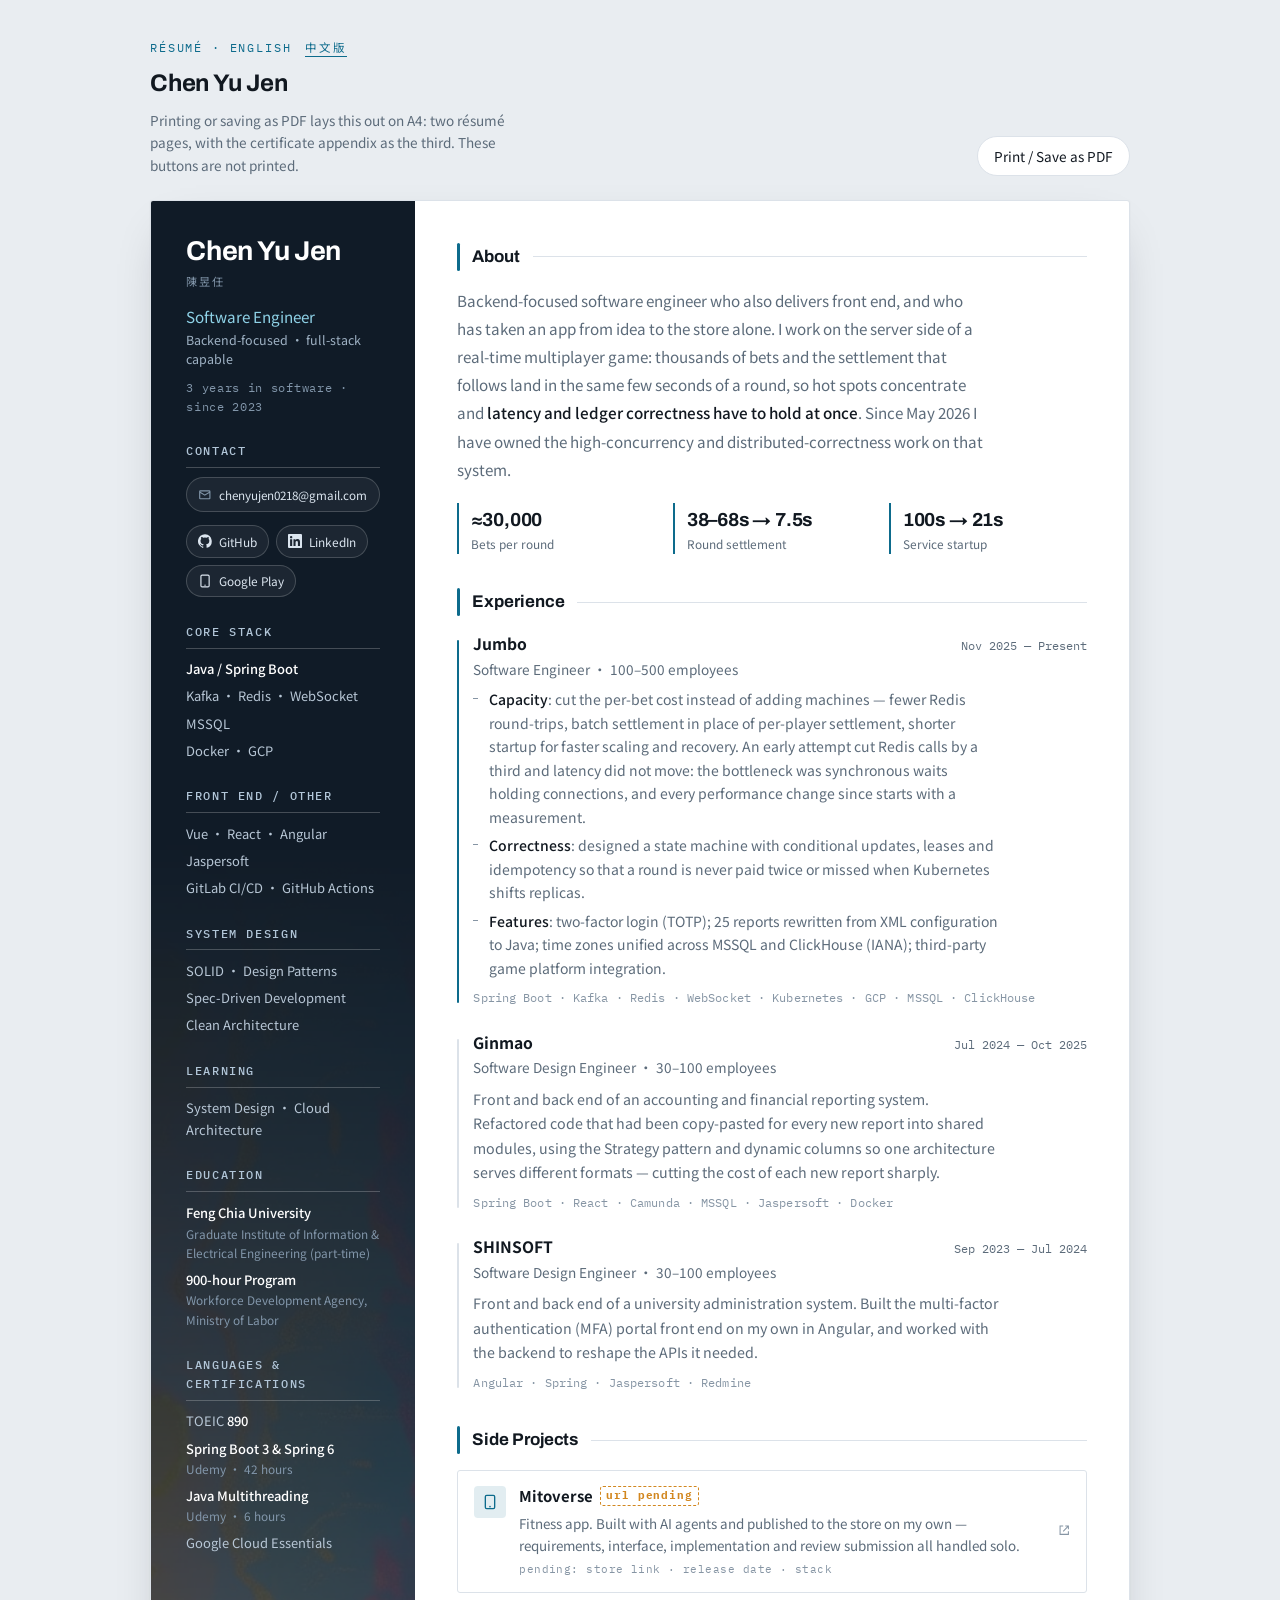
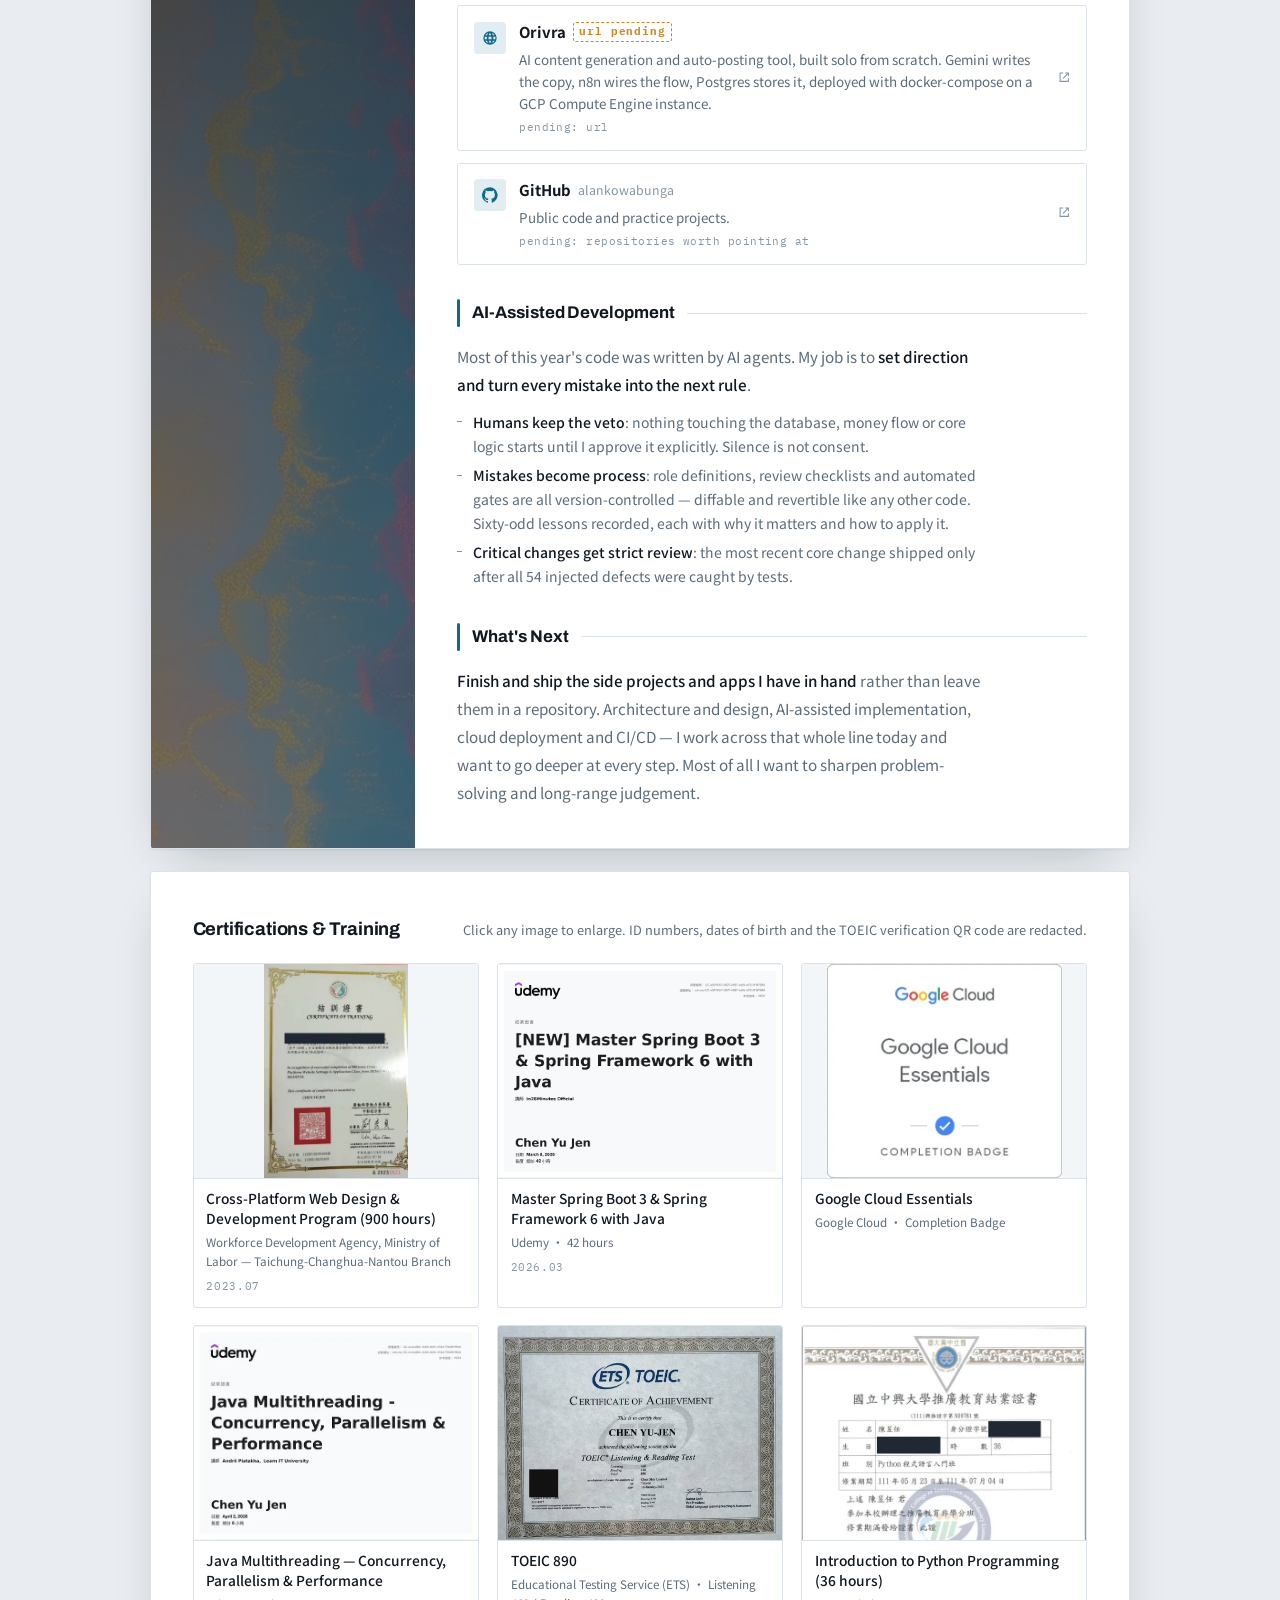
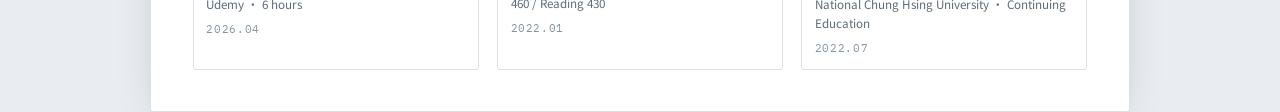
==== en.html @ 8dbc936c "履歷網站：中英文版、共用版型與 A4 列印規則" ====
<!doctype html>
<html lang="en">
<head>
<meta charset="utf-8">
<meta name="viewport" content="width=device-width,initial-scale=1">
<title>Chen Yu Jen — Resume</title>
<link rel="preconnect" href="https://fonts.gstatic.com" crossorigin>
<link rel="stylesheet" href="https://fonts.googleapis.com/css2?family=Archivo:wght@500;600;700;800&family=IBM+Plex+Mono:wght@400;500&family=Noto+Sans+TC:wght@400;500;700&display=swap">
<link rel="stylesheet" href="style.css">
</head>
<body>
<svg style="display:none" aria-hidden="true">
  <symbol id="i-github" viewBox="0 0 24 24"><path d="M12 .3a12 12 0 0 0-3.8 23.4c.6.1.8-.3.8-.6v-2c-3.3.7-4-1.6-4-1.6-.6-1.4-1.4-1.8-1.4-1.8-1-.7.1-.7.1-.7 1.2.1 1.8 1.2 1.8 1.2 1.1 1.8 2.8 1.3 3.5 1 .1-.8.4-1.3.8-1.6-2.7-.3-5.5-1.3-5.5-5.9 0-1.3.5-2.4 1.2-3.2-.1-.3-.5-1.5.1-3.2 0 0 1-.3 3.3 1.2a11.5 11.5 0 0 1 6 0C16.9 4.9 18 5.2 18 5.2c.6 1.7.2 2.9.1 3.2a4.6 4.6 0 0 1 1.2 3.2c0 4.6-2.8 5.6-5.5 5.9.4.4.8 1.1.8 2.2v3.3c0 .3.2.7.8.6A12 12 0 0 0 12 .3z"/></symbol>
  <symbol id="i-app" viewBox="0 0 24 24"><path d="M17 1H7a3 3 0 0 0-3 3v16a3 3 0 0 0 3 3h10a3 3 0 0 0 3-3V4a3 3 0 0 0-3-3zm1 19a1 1 0 0 1-1 1H7a1 1 0 0 1-1-1V4a1 1 0 0 1 1-1h10a1 1 0 0 1 1 1v16zm-6-2.2a1.2 1.2 0 1 0 0 2.4 1.2 1.2 0 0 0 0-2.4z"/></symbol>
  <symbol id="i-web" viewBox="0 0 24 24"><path d="M12 2a10 10 0 1 0 0 20 10 10 0 0 0 0-20zm6.9 6h-2.5a15.6 15.6 0 0 0-1.4-3.6A8 8 0 0 1 18.9 8zM12 4.1c.7 1 1.3 2.3 1.7 3.9h-3.4c.4-1.6 1-2.9 1.7-3.9zM4.3 14a8 8 0 0 1 0-4h2.9a17.3 17.3 0 0 0 0 4H4.3zm.8 2h2.5c.3 1.3.8 2.5 1.4 3.6A8 8 0 0 1 5.1 16zm2.5-8H5.1a8 8 0 0 1 3.9-3.6A15.6 15.6 0 0 0 7.6 8zM12 19.9c-.7-1-1.3-2.3-1.7-3.9h3.4c-.4 1.6-1 2.9-1.7 3.9zm2.1-5.9H9.9a15.3 15.3 0 0 1 0-4h4.2a15.3 15.3 0 0 1 0 4zm.9 5.6c.6-1.1 1.1-2.3 1.4-3.6h2.5a8 8 0 0 1-3.9 3.6zm2-5.6a17.3 17.3 0 0 0 0-4h2.9a8 8 0 0 1 0 4h-2.9z"/></symbol>
  <symbol id="i-mail" viewBox="0 0 24 24"><path d="M20 4H4a2 2 0 0 0-2 2v12a2 2 0 0 0 2 2h16a2 2 0 0 0 2-2V6a2 2 0 0 0-2-2zm0 2v.4l-8 5-8-5V6h16zM4 18V8.7l7.5 4.7a1 1 0 0 0 1 0L20 8.7V18H4z"/></symbol>
  <symbol id="i-linkedin" viewBox="0 0 24 24"><path d="M20.45 20.45h-3.56v-5.57c0-1.33-.03-3.04-1.85-3.04-1.85 0-2.14 1.45-2.14 2.94v5.67H9.35V9h3.41v1.56h.05a3.74 3.74 0 0 1 3.37-1.85c3.6 0 4.27 2.37 4.27 5.46v6.28zM5.34 7.43a2.07 2.07 0 1 1 0-4.14 2.07 2.07 0 0 1 0 4.14zm1.78 13.02H3.56V9h3.56v11.45zM22.22 0H1.77C.79 0 0 .77 0 1.72v20.56C0 23.23.79 24 1.77 24h20.45c.98 0 1.78-.77 1.78-1.72V1.72C24 .77 23.2 0 22.22 0z"/></symbol>
  <symbol id="i-out" viewBox="0 0 24 24"><path d="M14 3v2h3.6l-8.3 8.3 1.4 1.4L19 6.4V10h2V3h-7zM5 5h5V3H3v18h18v-7h-2v5H5V5z"/></symbol>
</svg>

<header class="bar">
  <div>
    <p class="kicker">Résumé · English　<a class="lang" href="index.html">中文版</a></p>
    <h1>Chen Yu Jen</h1>
    <p class="hint">Printing or saving as PDF lays this out on A4: two résumé pages, with the certificate appendix as the third. These buttons are not printed.</p>
  </div>
  <button class="btn" type="button" onclick="window.print()">Print / Save as PDF</button>
</header>

<article class="sheet">
  <aside class="side">
    <div class="side-in">
      <img class="portrait" src="img/portrait.jpg" alt="">
      <h2 class="name">Chen Yu Jen</h2>
      <p class="name-en">陳昱任</p>
      <p class="role">Software Engineer<small>Backend-focused · full-stack capable</small></p>
      <p class="yrs">3 years in software · since 2023</p>

      <div class="blk">
        <span class="blk-h">Contact</span>
        <button class="mail" type="button" data-copy="chenyujen0218@gmail.com">
          <svg class="icon"><use href="#i-mail"/></svg><span class="mail-t">chenyujen0218@gmail.com</span>
        </button>
        <div class="links">
          <a href="https://github.com/alankowabunga" target="_blank" rel="noopener noreferrer"><svg class="icon"><use href="#i-github"/></svg>GitHub</a>
          <a href="https://www.linkedin.com/in/%E6%98%B1%E4%BB%BB-%E9%99%B3-376286263/" target="_blank" rel="noopener noreferrer"><svg class="icon"><use href="#i-linkedin"/></svg>LinkedIn</a>
          <a href="https://play.google.com/store/apps/dev?id=○○○" target="_blank" rel="noopener noreferrer"><svg class="icon"><use href="#i-app"/></svg>Google Play</a>
        </div>
      </div>

      <div class="blk">
        <span class="blk-h">Core Stack</span>
        <ul>
          <li><b>Java / Spring Boot</b></li>
          <li>Kafka · Redis · WebSocket</li>
          <li>MSSQL</li>
          <li>Docker · GCP</li>
        </ul>
      </div>

      <div class="blk">
        <span class="blk-h">Front End / Other</span>
        <ul>
          <li>Vue · React · Angular</li>
          <li>Jaspersoft</li>
          <li>GitLab CI/CD · GitHub Actions</li>
        </ul>
      </div>

      <div class="blk blk--break">
        <span class="blk-h">System Design</span>
        <ul><li>SOLID · Design Patterns</li><li>Spec-Driven Development</li><li>Clean Architecture</li></ul>
      </div>

      <div class="blk">
        <span class="blk-h">Learning</span>
        <ul><li>System Design · Cloud Architecture</li></ul>
      </div>

      <div class="blk">
        <span class="blk-h">Education</span>
        <ul>
          <li><b>Feng Chia University</b><em>Graduate Institute of Information &amp; Electrical Engineering (part-time)</em></li>
          <li><b>900-hour Program</b><em>Workforce Development Agency, Ministry of Labor</em></li>
        </ul>
      </div>

      <div class="blk">
        <span class="blk-h">Languages &amp; Certifications</span>
        <ul>
          <li>TOEIC <b>890</b></li>
          <li><b>Spring Boot 3 &amp; Spring 6</b><em>Udemy · 42 hours</em></li>
          <li><b>Java Multithreading</b><em>Udemy · 6 hours</em></li>
          <li>Google Cloud Essentials</li>
        </ul>
      </div>
    </div>
  </aside>

  <div class="main">
    <section class="sec">
      <h3 class="sec-h">About<i></i></h3>
      <p class="lede">Backend-focused software engineer who also delivers front end, and who has taken an app from idea to the store alone. I work on the server side of a real-time multiplayer game: thousands of bets and the settlement that follows land in the same few seconds of a round, so hot spots concentrate and <b>latency and ledger correctness have to hold at once</b>. Since May 2026 I have owned the high-concurrency and distributed-correctness work on that system.</p>

      <div class="figs">
        <div class="fig"><b>≈30,000</b><span>Bets per round</span></div>
        <div class="fig"><b>38–68s → 7.5s</b><span>Round settlement</span></div>
        <div class="fig"><b>100s → 21s</b><span>Service startup</span></div>
      </div>
    </section>

    <section class="sec sec--splittable">
      <h3 class="sec-h">Experience<i></i></h3>
      <div class="jobs">

        <div class="job job--now">
          <div class="job-row"><span class="job-co">Jumbo</span><span class="job-when">Nov 2025 — Present</span></div>
          <p class="job-title">Software Engineer · 100–500 employees</p>
          <ul class="pts">
            <li><b>Capacity</b>: cut the per-bet cost instead of adding machines — fewer Redis round-trips, batch settlement in place of per-player settlement, shorter startup for faster scaling and recovery. An early attempt cut Redis calls by a third and latency did not move: the bottleneck was synchronous waits holding connections, and every performance change since starts with a measurement.</li>
            <li><b>Correctness</b>: designed a state machine with conditional updates, leases and idempotency so that a round is never paid twice or missed when Kubernetes shifts replicas.</li>
            <li><b>Features</b>: two-factor login (TOTP); 25 reports rewritten from XML configuration to Java; time zones unified across MSSQL and ClickHouse (IANA); third-party game platform integration.</li>
          </ul>
          <p class="stack">Spring Boot · Kafka · Redis · WebSocket · Kubernetes · GCP · MSSQL · ClickHouse</p>
        </div>

        <div class="job">
          <div class="job-row"><span class="job-co">Ginmao</span><span class="job-when">Jul 2024 — Oct 2025</span></div>
          <p class="job-title">Software Design Engineer · 30–100 employees</p>
          <p class="job-desc">Front and back end of an accounting and financial reporting system. Refactored code that had been copy-pasted for every new report into shared modules, using the Strategy pattern and dynamic columns so one architecture serves different formats — cutting the cost of each new report sharply.</p>
          <p class="stack">Spring Boot · React · Camunda · MSSQL · Jaspersoft · Docker</p>
        </div>

        <div class="job">
          <div class="job-row"><span class="job-co">SHINSOFT</span><span class="job-when">Sep 2023 — Jul 2024</span></div>
          <p class="job-title">Software Design Engineer · 30–100 employees</p>
          <p class="job-desc">Front and back end of a university administration system. Built the multi-factor authentication (MFA) portal front end on my own in Angular, and worked with the backend to reshape the APIs it needed.</p>
          <p class="stack">Angular · Spring · Jaspersoft · Redmine</p>
        </div>

      </div>
    </section>

    <section class="sec">
      <h3 class="sec-h">Side Projects<i></i></h3>
      <div class="projects">

        <a class="proj" href="https://play.google.com/store/apps/dev?id=○○○" target="_blank" rel="noopener noreferrer">
          <span class="proj-ico"><svg class="icon"><use href="#i-app"/></svg></span>
          <b>Mitoverse <span class="todo">url pending</span></b>
          <span class="proj-out"><svg class="icon"><use href="#i-out"/></svg></span>
          <span class="d">Fitness app. Built with AI agents and published to the store on my own — requirements, interface, implementation and review submission all handled solo.<em>pending: store link · release date · stack</em></span>
        </a>

        <a class="proj" href="https://○○○" target="_blank" rel="noopener noreferrer">
          <span class="proj-ico"><svg class="icon"><use href="#i-web"/></svg></span>
          <b>Orivra <span class="todo">url pending</span></b>
          <span class="proj-out"><svg class="icon"><use href="#i-out"/></svg></span>
          <span class="d">AI content generation and auto-posting tool, built solo from scratch. Gemini writes the copy, n8n wires the flow, Postgres stores it, deployed with docker-compose on a GCP Compute Engine instance.<em>pending: url</em></span>
        </a>

        <a class="proj" href="https://github.com/alankowabunga" target="_blank" rel="noopener noreferrer">
          <span class="proj-ico"><svg class="icon"><use href="#i-github"/></svg></span>
          <b>GitHub <small style="font-weight:400;color:var(--faint)">alankowabunga</small></b>
          <span class="proj-out"><svg class="icon"><use href="#i-out"/></svg></span>
          <span class="d">Public code and practice projects.<em>pending: repositories worth pointing at</em></span>
        </a>

      </div>
    </section>

    <section class="sec">
      <h3 class="sec-h">AI-Assisted Development<i></i></h3>
      <p class="lede">Most of this year's code was written by AI agents. My job is to <b>set direction and turn every mistake into the next rule</b>.</p>
      <ul class="pts">
        <li><b>Humans keep the veto</b>: nothing touching the database, money flow or core logic starts until I approve it explicitly. Silence is not consent.</li>
        <li><b>Mistakes become process</b>: role definitions, review checklists and automated gates are all version-controlled — diffable and revertible like any other code. Sixty-odd lessons recorded, each with why it matters and how to apply it.</li>
        <li><b>Critical changes get strict review</b>: the most recent core change shipped only after all 54 injected defects were caught by tests.</li>
      </ul>
    </section>

    <section class="sec">
      <h3 class="sec-h">What's Next<i></i></h3>
      <p class="lede"><b>Finish and ship the side projects and apps I have in hand</b> rather than leave them in a repository. Architecture and design, AI-assisted implementation, cloud deployment and CI/CD — I work across that whole line today and want to go deeper at every step. Most of all I want to sharpen problem-solving and long-range judgement.</p>
    </section>
  </div>
</article>

<section class="attach">
  <div class="attach-h">
    <h2>Certifications &amp; Training</h2>
    <p>Click any image to enlarge. ID numbers, dates of birth and the TOEIC verification QR code are redacted.</p>
  </div>

  <div class="certs">
    <figure class="cert">
      <button class="cert-btn" type="button" data-src="img/cert-900hr.jpg" data-cap="Cross-Platform Web Design & Development Program (900 hours)">
        <img src="img/cert-900hr.jpg" alt="900-hour Cross-Platform Web Design and Development training certificate">
      </button>
      <figcaption>
        <b>Cross-Platform Web Design &amp; Development Program (900 hours)</b>
        <span>Workforce Development Agency, Ministry of Labor — Taichung-Changhua-Nantou Branch</span>
        <em>2023.07</em>
      </figcaption>
    </figure>

    <figure class="cert">
      <button class="cert-btn" type="button" data-src="img/cert-spring.jpg" data-cap="Master Spring Boot 3 & Spring Framework 6 with Java">
        <img src="img/cert-spring.jpg" alt="Udemy certificate of completion for Master Spring Boot 3 and Spring Framework 6 with Java">
      </button>
      <figcaption>
        <b>Master Spring Boot 3 &amp; Spring Framework 6 with Java</b>
        <span>Udemy · 42 hours</span>
        <em>2026.03</em>
      </figcaption>
    </figure>

    <figure class="cert">
      <button class="cert-btn" type="button" data-src="img/cert-gcloud.jpg" data-cap="Google Cloud Essentials">
        <img src="img/cert-gcloud.jpg" alt="Google Cloud Essentials completion badge">
      </button>
      <figcaption>
        <b>Google Cloud Essentials</b>
        <span>Google Cloud · Completion Badge</span>
      </figcaption>
    </figure>

    <figure class="cert">
      <button class="cert-btn" type="button" data-src="img/cert-udemy.jpg" data-cap="Java Multithreading — Concurrency, Parallelism & Performance">
        <img src="img/cert-udemy.jpg" alt="Udemy certificate of completion for Java Multithreading">
      </button>
      <figcaption>
        <b>Java Multithreading — Concurrency, Parallelism &amp; Performance</b>
        <span>Udemy · 6 hours</span>
        <em>2026.04</em>
      </figcaption>
    </figure>

    <figure class="cert">
      <button class="cert-btn" type="button" data-src="img/cert-toeic.jpg" data-cap="TOEIC 890">
        <img src="img/cert-toeic.jpg" alt="TOEIC Listening and Reading Certificate of Achievement, total score 890">
      </button>
      <figcaption>
        <b>TOEIC 890</b>
        <span>Educational Testing Service (ETS) · Listening 460 / Reading 430</span>
        <em>2022.01</em>
      </figcaption>
    </figure>

    <figure class="cert">
      <button class="cert-btn" type="button" data-src="img/cert-python.jpg" data-cap="Introduction to Python Programming (36 hours)">
        <img src="img/cert-python.jpg" alt="National Chung Hsing University continuing education certificate for Introduction to Python Programming">
      </button>
      <figcaption>
        <b>Introduction to Python Programming (36 hours)</b>
        <span>National Chung Hsing University · Continuing Education</span>
        <em>2022.07</em>
      </figcaption>
    </figure>
  </div>
</section>

<dialog class="lb" id="lb">
  <button class="lb-close" type="button" autofocus>Close</button>
  <img id="lb-img" src="" alt="">
</dialog>

<script>
(function(){
  var lb=document.getElementById('lb'),img=document.getElementById('lb-img');
  document.querySelectorAll('.cert-btn').forEach(function(b){
    b.addEventListener('click',function(){
      img.src=b.dataset.src;img.alt=b.dataset.cap;lb.showModal();
    });
  });
  lb.addEventListener('click',function(e){if(e.target!==img)lb.close()});
  lb.querySelector('.lb-close').addEventListener('click',function(){lb.close()});
  var mail=document.querySelector('.mail'),label=mail&&mail.querySelector('.mail-t'),t;
  if(mail){mail.addEventListener('click',function(){
    var v=mail.dataset.copy,done=function(){
      clearTimeout(t);mail.classList.add('copied');label.textContent='Copied to clipboard';
      t=setTimeout(function(){mail.classList.remove('copied');label.textContent=v},1600);
    };
    if(navigator.clipboard&&window.isSecureContext){navigator.clipboard.writeText(v).then(done,fallback)}
    else{fallback()}
    function fallback(){
      var a=document.createElement('textarea');a.value=v;a.style.position='fixed';a.style.opacity=0;
      document.body.appendChild(a);a.select();
      try{document.execCommand('copy');done()}catch(e){}
      document.body.removeChild(a);
    }
  })}
})();
</script>

</body>
</html>
---- style.css ----
/* Two-column resume + attachment page. Sheet is a document: it keeps paper colors when printed. */
:root{
  --page:#e9edf1;
  --paper:#ffffff;
  --scan:#f3f6f8;
  --ink:#111820;
  --muted:#5c6b7a;
  --faint:#8695a4;
  --line:#dce2e9;
  --accent:#0d6b8c;
  --amber:#d2871f;
  --navy:#101b27;
  --font-display:"Archivo","Noto Sans TC",system-ui,sans-serif;
  --font-body:"Noto Sans TC","Archivo",system-ui,sans-serif;
  --font-mono:"IBM Plex Mono","Noto Sans TC",ui-monospace,monospace;
}
@media (prefers-color-scheme: dark){
  :root:not([data-theme="light"]){
    --page:#0a0e13;
    --paper:#151c24;
    --scan:#1c252f;
    --ink:#e7edf3;
    --muted:#9aa9b8;
    --faint:#73828f;
    --line:#242f3a;
    --accent:#5cc3e0;
    --amber:#e8ae55;
    color-scheme:dark;
  }
}
:root[data-theme="dark"]{
  --page:#0a0e13;
  --paper:#151c24;
  --scan:#1c252f;
  --ink:#e7edf3;
  --muted:#9aa9b8;
  --faint:#73828f;
  --line:#242f3a;
  --accent:#5cc3e0;
  --amber:#e8ae55;
  color-scheme:dark;
}

*{box-sizing:border-box}
body{
  background:var(--page);
  color:var(--ink);
  font-family:var(--font-body);
  line-height:1.65;
  margin:0;
  padding-left:max(16px,env(safe-area-inset-left,0px));
  padding-right:max(16px,env(safe-area-inset-right,0px));
}
h1,h2,h3,h4{margin:0;text-wrap:balance}
p{margin:0}
ul{margin:0;padding:0;list-style:none}
.icon{width:1em;height:1em;flex:none;fill:currentColor}

/* ---------- toolbar ---------- */
.bar{
  max-width:980px;margin-inline:auto;
  margin-top:calc(-1 * env(safe-area-inset-top,0px));
  padding-top:calc(env(safe-area-inset-top,0px) + 2.4rem);
  padding-bottom:1.5rem;
  display:flex;flex-wrap:wrap;gap:1rem;align-items:flex-end;justify-content:space-between;
}
.kicker{font-family:var(--font-mono);font-size:.72rem;letter-spacing:.16em;text-transform:uppercase;color:var(--accent);margin-bottom:.4rem}
.bar h1{font-family:var(--font-display);font-weight:700;font-size:1.5rem;letter-spacing:-.01em}
.bar p.hint{color:var(--muted);font-size:.85rem;margin-top:.35rem;max-width:48ch}
.btn{
  font:inherit;font-size:.85rem;
  padding:.5rem 1rem;border-radius:999px;
  border:1px solid var(--line);background:var(--paper);color:var(--ink);
  cursor:pointer;transition:border-color .15s ease,color .15s ease;
}
.btn:hover{border-color:var(--accent);color:var(--accent)}
.btn:focus-visible{outline:2px solid var(--accent);outline-offset:2px}

/* ---------- sheet ---------- */
.sheet{
  max-width:980px;margin-inline:auto;
  background:var(--paper);
  border:1px solid var(--line);
  border-radius:3px;
  overflow:hidden;
  display:grid;
  grid-template-columns:minmax(0,16.5rem) minmax(0,1fr);
  box-shadow:0 1px 2px rgba(10,20,30,.05),0 18px 48px -22px rgba(10,20,30,.3);
}

/* ---------- sidebar ---------- */
.side{
  background:var(--navy);
  color:#dbe5ef;
  padding:clamp(1.5rem,3.4vw,2.2rem);
  position:relative;
  overflow:hidden;
}
.side::after{
  content:"";position:absolute;left:0;right:0;bottom:0;height:72%;min-height:320px;
  background-image:url("img/cover.jpg");background-size:cover;background-position:center;
  opacity:.44;
  -webkit-mask-image:linear-gradient(180deg,transparent 0%,rgba(0,0,0,.35) 32%,rgba(0,0,0,.8) 68%,#000 100%);
  mask-image:linear-gradient(180deg,transparent 0%,rgba(0,0,0,.35) 32%,rgba(0,0,0,.8) 68%,#000 100%);
  pointer-events:none;
}
.side-in{position:relative;z-index:1}
.portrait{width:100%;max-width:154px;aspect-ratio:1;object-fit:cover;border-radius:50%;display:block;margin-bottom:1.35rem;box-shadow:0 0 0 1px rgba(255,255,255,.14)}
.name{font-family:var(--font-display);font-weight:700;font-size:1.7rem;color:#fff;letter-spacing:-.01em;line-height:1.12}
.name-en{font-family:var(--font-mono);font-size:.7rem;letter-spacing:.18em;color:#8296aa;margin-top:.4rem;text-transform:uppercase}
.role{margin-top:.8rem;font-size:.95rem;color:#8fd3e8;line-height:1.5}
.role small{display:block;color:#9fb2c4;font-size:.78rem;margin-top:.25rem}
.yrs{font-family:var(--font-mono);font-size:.72rem;letter-spacing:.06em;color:#8296aa;margin-top:.6rem;font-variant-numeric:tabular-nums}

.blk{margin-top:1.55rem}
.blk-h{
  font-family:var(--font-mono);font-weight:500;font-size:.72rem;letter-spacing:.14em;text-transform:uppercase;
  color:#b2c6d8;display:block;margin-bottom:.6rem;
  padding-bottom:.42rem;border-bottom:1px solid rgba(255,255,255,.22);
}
.blk li,.blk p{font-size:.81rem;color:#b8c7d6;line-height:1.68}
.blk li+li{margin-top:.34rem}
.blk b{color:#fff;font-weight:500}
.blk em{font-style:normal;color:#8296aa;font-size:.74rem;display:block}

.mail{
  display:flex;align-items:center;gap:.45rem;width:100%;
  font:inherit;font-size:.73rem;text-align:left;
  padding:.4rem .7rem;border-radius:999px;
  border:1px solid rgba(255,255,255,.18);background:rgba(255,255,255,.05);
  color:#dbe5ef;cursor:pointer;overflow-wrap:anywhere;
  transition:border-color .15s ease,color .15s ease,background .15s ease;
}
.mail:hover{border-color:#8fd3e8;color:#fff;background:rgba(143,211,232,.14)}
.mail:focus-visible{outline:2px solid #8fd3e8;outline-offset:2px}
.mail .icon{font-size:.85rem;color:#8296aa;flex:none}
.mail.copied{border-color:#8fd3e8;color:#8fd3e8}
.links{display:flex;flex-wrap:wrap;gap:.45rem;margin-top:.85rem}
.links a{
  display:inline-flex;align-items:center;gap:.4rem;
  padding:.34rem .7rem;border-radius:999px;
  border:1px solid rgba(255,255,255,.18);background:rgba(255,255,255,.05);
  color:#dbe5ef;text-decoration:none;font-size:.74rem;
  transition:border-color .15s ease,color .15s ease,background .15s ease;
}
.links a:hover{border-color:#8fd3e8;color:#fff;background:rgba(143,211,232,.14)}
.links a:focus-visible{outline:2px solid #8fd3e8;outline-offset:2px}
.links .icon{font-size:.88rem}

/* ---------- main ---------- */
.main{padding:clamp(1.5rem,3.8vw,2.6rem)}
.sec+.sec{margin-top:2.15rem}
.sec-h{
  display:flex;align-items:center;gap:.8rem;
  font-family:var(--font-display);font-weight:700;font-size:1.06rem;letter-spacing:-.005em;
  color:var(--ink);margin-bottom:.95rem;
}
.sec-h::before{content:"";width:3px;align-self:stretch;min-height:1.1em;border-radius:2px;background:var(--accent)}
.sec-h i{flex:1;height:1px;background:var(--line)}
.lede{font-size:.95rem;color:var(--muted);line-height:1.85;max-width:60ch}
.lede b{color:var(--ink);font-weight:500}
.industries{margin-top:.75rem;font-size:.85rem;color:var(--muted)}
.industries b{font-family:var(--font-mono);font-size:.72rem;letter-spacing:.1em;color:var(--faint);text-transform:uppercase;margin-right:.5rem}

.fignote{margin-top:.85rem;font-size:.74rem;color:var(--faint);line-height:1.6;max-width:62ch}
.figs{display:grid;grid-template-columns:repeat(auto-fit,minmax(8.5rem,1fr));gap:.9rem 1.1rem;margin-top:1.25rem}
.fig{border-left:2px solid var(--accent);padding:.08rem 0 .08rem .75rem}
.fig b{display:block;font-family:var(--font-display);font-weight:700;font-size:1.18rem;letter-spacing:-.01em;font-variant-numeric:tabular-nums;color:var(--ink)}
.fig span{font-size:.74rem;color:var(--muted);line-height:1.45;display:block}

.jobs{display:grid;gap:1.4rem}
.job{position:relative;padding-left:1.05rem}
.job::before{content:"";position:absolute;left:0;top:.55em;bottom:.25em;width:2px;background:var(--line);border-radius:2px}
.job--now::before{background:var(--accent)}
.job-row{display:flex;flex-wrap:wrap;gap:.05rem .9rem;align-items:baseline;justify-content:space-between}
.job-co{font-weight:700;font-size:.98rem}
.job-when{font-family:var(--font-mono);font-size:.76rem;color:var(--muted);font-variant-numeric:tabular-nums;white-space:nowrap}
.job-title{color:var(--muted);font-size:.85rem;margin-top:.05rem}
.job-desc{margin-top:.5rem;font-size:.89rem;color:var(--muted);line-height:1.72;max-width:62ch}
.job ul.pts{margin-top:.5rem;display:grid;gap:.3rem}
.lede+ul.pts{margin-top:.8rem;display:grid;gap:.38rem}
.pts li{font-size:.875rem;color:var(--muted);line-height:1.68;padding-left:1rem;position:relative;max-width:62ch}
.pts li::before{content:"";position:absolute;left:0;top:.72em;width:5px;height:1px;background:var(--faint)}
.pts li b{color:var(--ink);font-weight:500}
.stack{margin-top:.55rem;font-family:var(--font-mono);font-size:.72rem;color:var(--faint);letter-spacing:.01em;line-height:1.6}

/* ---------- side projects ---------- */
.projects{display:grid;gap:.75rem}
.proj{
  display:grid;grid-template-columns:auto minmax(0,1fr) auto;
  gap:.2rem .85rem;align-items:start;
  padding:.85rem 1rem;
  border:1px solid var(--line);border-radius:3px;
  color:inherit;text-decoration:none;
  transition:border-color .15s ease,background .15s ease;
}
.proj:hover{border-color:var(--accent);background:color-mix(in srgb,var(--accent) 5%,transparent)}
.proj:focus-visible{outline:2px solid var(--accent);outline-offset:2px}
.proj-ico{grid-column:1;grid-row:1/3;display:grid;place-items:center;width:2rem;height:2rem;border-radius:4px;background:color-mix(in srgb,var(--accent) 12%,transparent);color:var(--accent);font-size:1rem;margin-top:.1rem}
.proj b{grid-column:2;grid-row:1;font-size:.93rem;font-weight:700;display:flex;align-items:center;gap:.4rem;flex-wrap:wrap}
.proj-out{grid-column:3;grid-row:1/3;font-size:.78rem;color:var(--faint);align-self:center}
.proj span.d{grid-column:2;grid-row:2;font-size:.84rem;color:var(--muted);line-height:1.65}
.proj em{font-style:normal;font-family:var(--font-mono);font-size:.7rem;color:var(--faint);letter-spacing:.04em;display:block;margin-top:.25rem}
.todo{color:var(--amber);font-family:var(--font-mono);font-size:.68rem;letter-spacing:.08em;border:1px dashed currentColor;border-radius:3px;padding:0 .35rem}

@media (max-width:780px){
  .sheet{grid-template-columns:minmax(0,1fr)}
  .portrait{max-width:118px}
  .side::after{height:58%;min-height:200px}
}

/* ---------- attachments ---------- */
.attach{
  max-width:980px;margin:1.4rem auto 0;
  background:var(--paper);
  border:1px solid var(--line);border-radius:3px;
  padding:clamp(1.5rem,3.8vw,2.6rem);
  box-shadow:0 1px 2px rgba(10,20,30,.05),0 18px 48px -22px rgba(10,20,30,.3);
}
.attach-h{display:flex;flex-wrap:wrap;gap:.5rem 1rem;align-items:baseline;justify-content:space-between;margin-bottom:1.2rem}
.attach-h h2{font-family:var(--font-display);font-weight:700;font-size:1.15rem;letter-spacing:-.01em}
.attach-h p{font-size:.8rem;color:var(--muted)}
.certs{display:grid;grid-template-columns:repeat(auto-fill,minmax(14rem,1fr));gap:1.1rem}
.cert{margin:0;border:1px solid var(--line);border-radius:3px;overflow:hidden;background:var(--paper)}
.cert-btn{display:block;width:100%;padding:0;border:0;background:var(--scan);cursor:zoom-in;line-height:0}
.cert-btn:focus-visible{outline:2px solid var(--accent);outline-offset:-2px}
.cert img{display:block;width:100%;aspect-ratio:4/3;object-fit:contain;background:var(--scan)}
.cert figcaption{padding:.65rem .8rem;border-top:1px solid var(--line)}
.cert figcaption b{display:block;font-size:.86rem;font-weight:500;line-height:1.45}
.cert figcaption span{display:block;font-size:.73rem;color:var(--muted);margin-top:.15rem}
.cert figcaption em{font-style:normal;font-family:var(--font-mono);font-size:.68rem;color:var(--faint);letter-spacing:.06em}
.attach-foot{margin-top:1.1rem;font-size:.8rem;color:var(--muted);line-height:1.7}

dialog.lb{border:0;padding:0;background:transparent;max-width:min(96vw,1100px);max-height:92vh}
dialog.lb::backdrop{background:rgba(6,10,16,.84)}
dialog.lb img{display:block;max-width:100%;max-height:86vh;object-fit:contain;background:#fff;border-radius:3px}
dialog.lb .lb-close{
  position:absolute;top:.5rem;right:.5rem;
  font:inherit;font-size:.8rem;padding:.3rem .7rem;border-radius:999px;
  border:0;background:rgba(10,16,22,.72);color:#fff;cursor:pointer;
}

/* ---------- notes ---------- */
.notes{
  max-width:980px;margin-inline:auto;
  border-top:1px solid var(--line);
  margin-top:2.5rem;padding-block:1.6rem 3.5rem;
  color:var(--muted);font-size:.86rem;
}
.notes h2{font-family:var(--font-display);font-size:1rem;color:var(--ink);margin-bottom:.55rem}
.notes li{padding-left:1.1rem;position:relative;margin-top:.35rem}
.notes li::before{content:"";position:absolute;left:0;top:.7em;width:5px;height:1px;background:var(--faint)}
.notes code{font-family:var(--font-mono);font-size:.82em;background:var(--paper);border:1px solid var(--line);border-radius:3px;padding:.05em .35em}

/* ---------- print: A4, paper colors ---------- */
@media print{
  @page{size:A4;margin:0}
  body{background:#fff;color:#111820;padding:0}
  .bar,.notes,dialog.lb{display:none}
  .sheet{
    max-width:none;width:100%;margin:0;border:0;border-radius:0;box-shadow:none;
    background:#fff;
    grid-template-columns:62mm minmax(0,1fr);
    min-height:594mm;
    -webkit-print-color-adjust:exact;print-color-adjust:exact;
  }
  .side{background:#101b27;-webkit-print-color-adjust:exact;print-color-adjust:exact;padding:12mm 7mm}
  .main{padding:12mm 12mm 8mm}
  .sec+.sec{margin-top:1.75rem}
  .fig b,.pts li b,.lede b,.job-co,.proj b{color:#111820}
  .job-desc,.pts li,.lede,.job-title,.job-when,.fig span,.industries,.proj span.d{color:#44525f}
  .sec-h{color:#111820}
  .sec-h::before{background:#0d6b8c}
  .fig{border-left-color:#0d6b8c}
  .sec,.job,.cert,.proj,.blk{break-inside:avoid}
  .sec--splittable{break-inside:auto}
  /* Padding, not margin: margins collapse away at a forced page break. */
  .sec--page2{break-before:page;padding-top:12mm}
  .blk--break{break-before:page;padding-top:12mm}
  .sec-h,.job-row,.job-title{break-after:avoid}
  .figs{grid-template-columns:repeat(3,1fr);gap:.7rem}
  .fig{padding-left:.5rem}
  .fig b{font-size:1rem;white-space:nowrap}
  .fig span{white-space:nowrap}
  .jobs{gap:1.15rem}
  .proj-out{display:none}
  /* The pending notes are reminders to the author, not resume content. */
  .proj em,.todo{display:none}
  .attach{
    break-before:page;
    max-width:none;margin:0;border:0;border-radius:0;box-shadow:none;
    padding:13mm 12mm;
  }
  .certs{grid-template-columns:repeat(2,1fr);gap:7mm}
  /* Fixed height, not 4/3: six scans have to fit three rows on one page. */
  .cert img{aspect-ratio:auto;height:50mm}
  .cert-btn,.mail{cursor:default}
  /* 62mm sidebar: the address must not break mid-word. */
  .mail{border-color:rgba(255,255,255,.3);font-size:.66rem;padding:.35rem .5rem;gap:.35rem}
  .mail .icon{font-size:.78rem}
}
@media (prefers-reduced-motion:reduce){*{transition:none!important}}

/* ---------- language switch ---------- */
.lang{color:var(--accent);text-decoration:none;border-bottom:1px solid currentColor;padding-bottom:1px}
.lang:hover{color:var(--ink)}

/* ---------- english variant ---------- */
html[lang="en"] .lede,html[lang="en"] .pts li,html[lang="en"] .job-desc{max-width:66ch}
@media print{
  /* English sets wider than Chinese at the same size, so it gets its own print scale. */
  html[lang="en"] .lede,html[lang="en"] .pts li,html[lang="en"] .job-desc{max-width:none}
  html[lang="en"] .sec+.sec{margin-top:1.35rem}
  html[lang="en"] .lede{font-size:.9rem;line-height:1.72}
  html[lang="en"] .pts li{font-size:.84rem;line-height:1.62}
  html[lang="en"] .job-desc{font-size:.85rem;line-height:1.62}
  html[lang="en"] .jobs{gap:1rem}
  html[lang="en"] .cert img{height:44mm}
  html[lang="en"] .certs{gap:6mm}
}
html[lang="en"] .portrait{display:none}
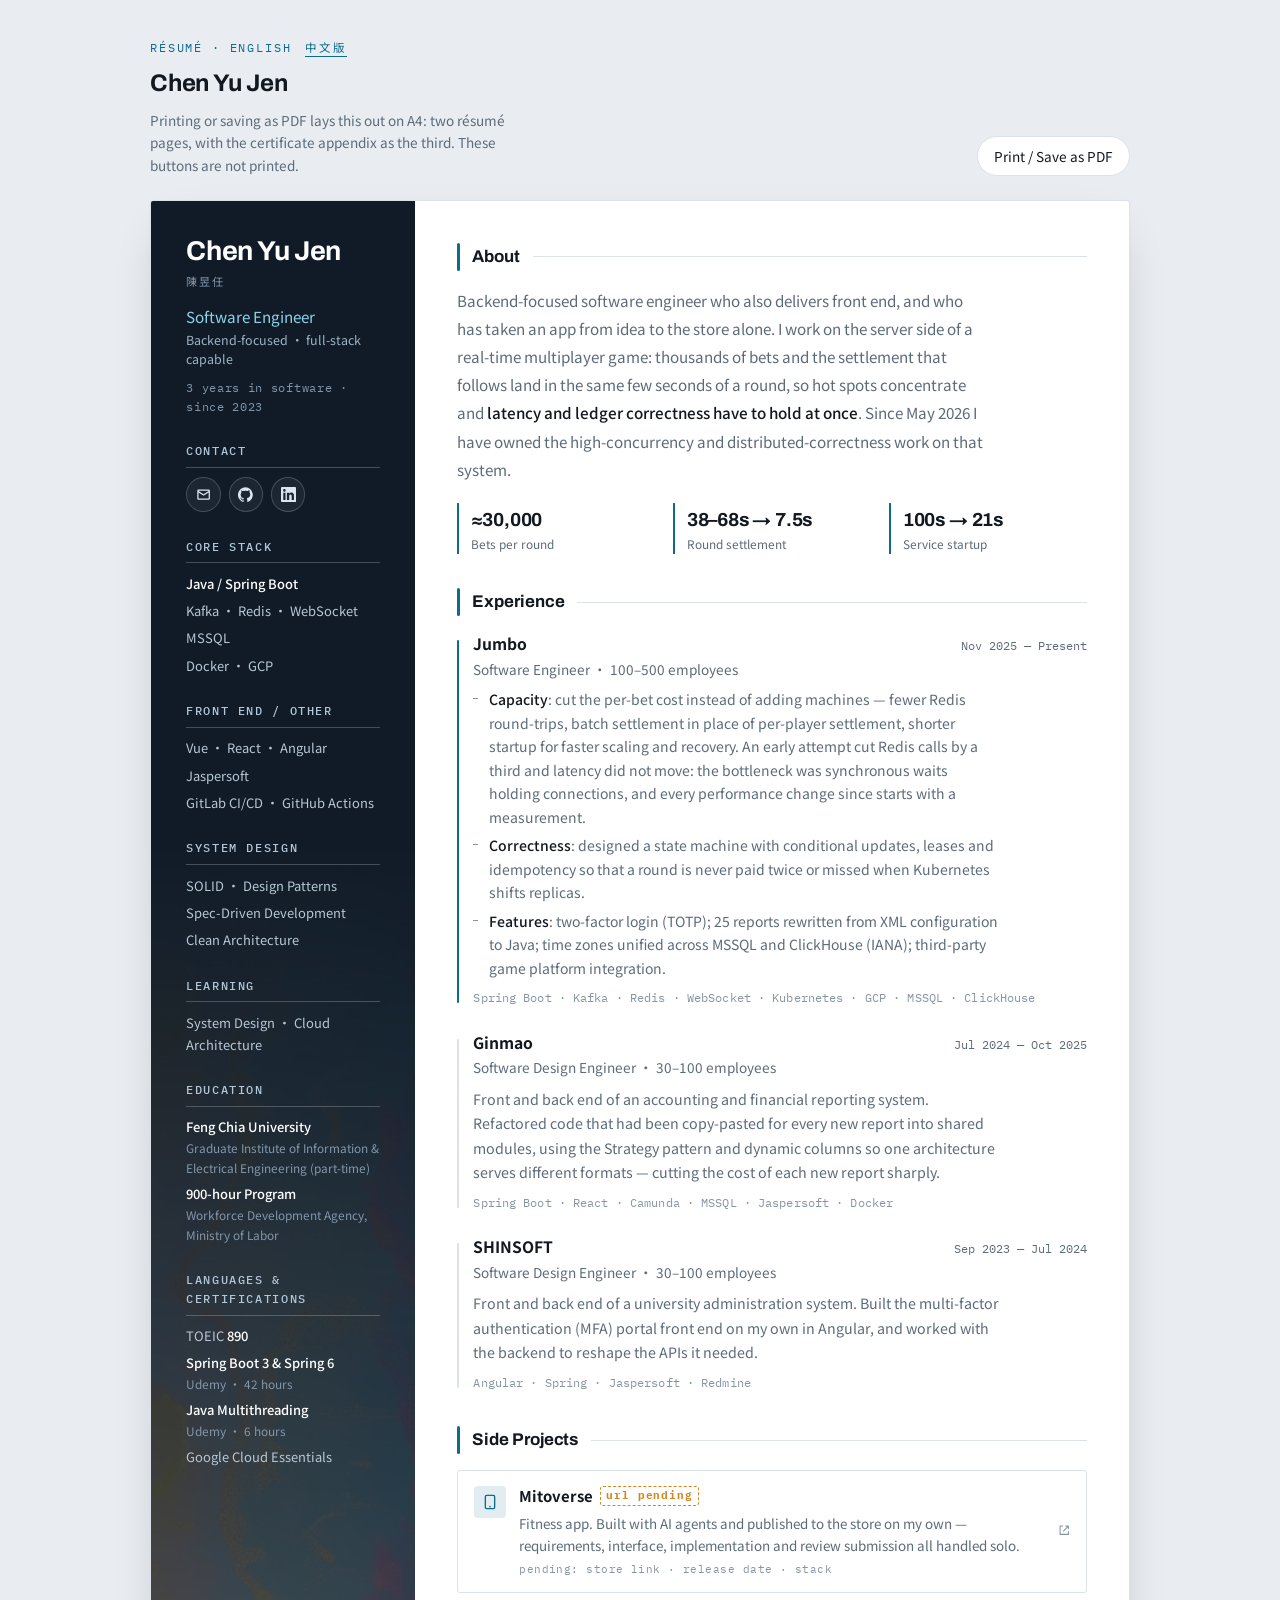
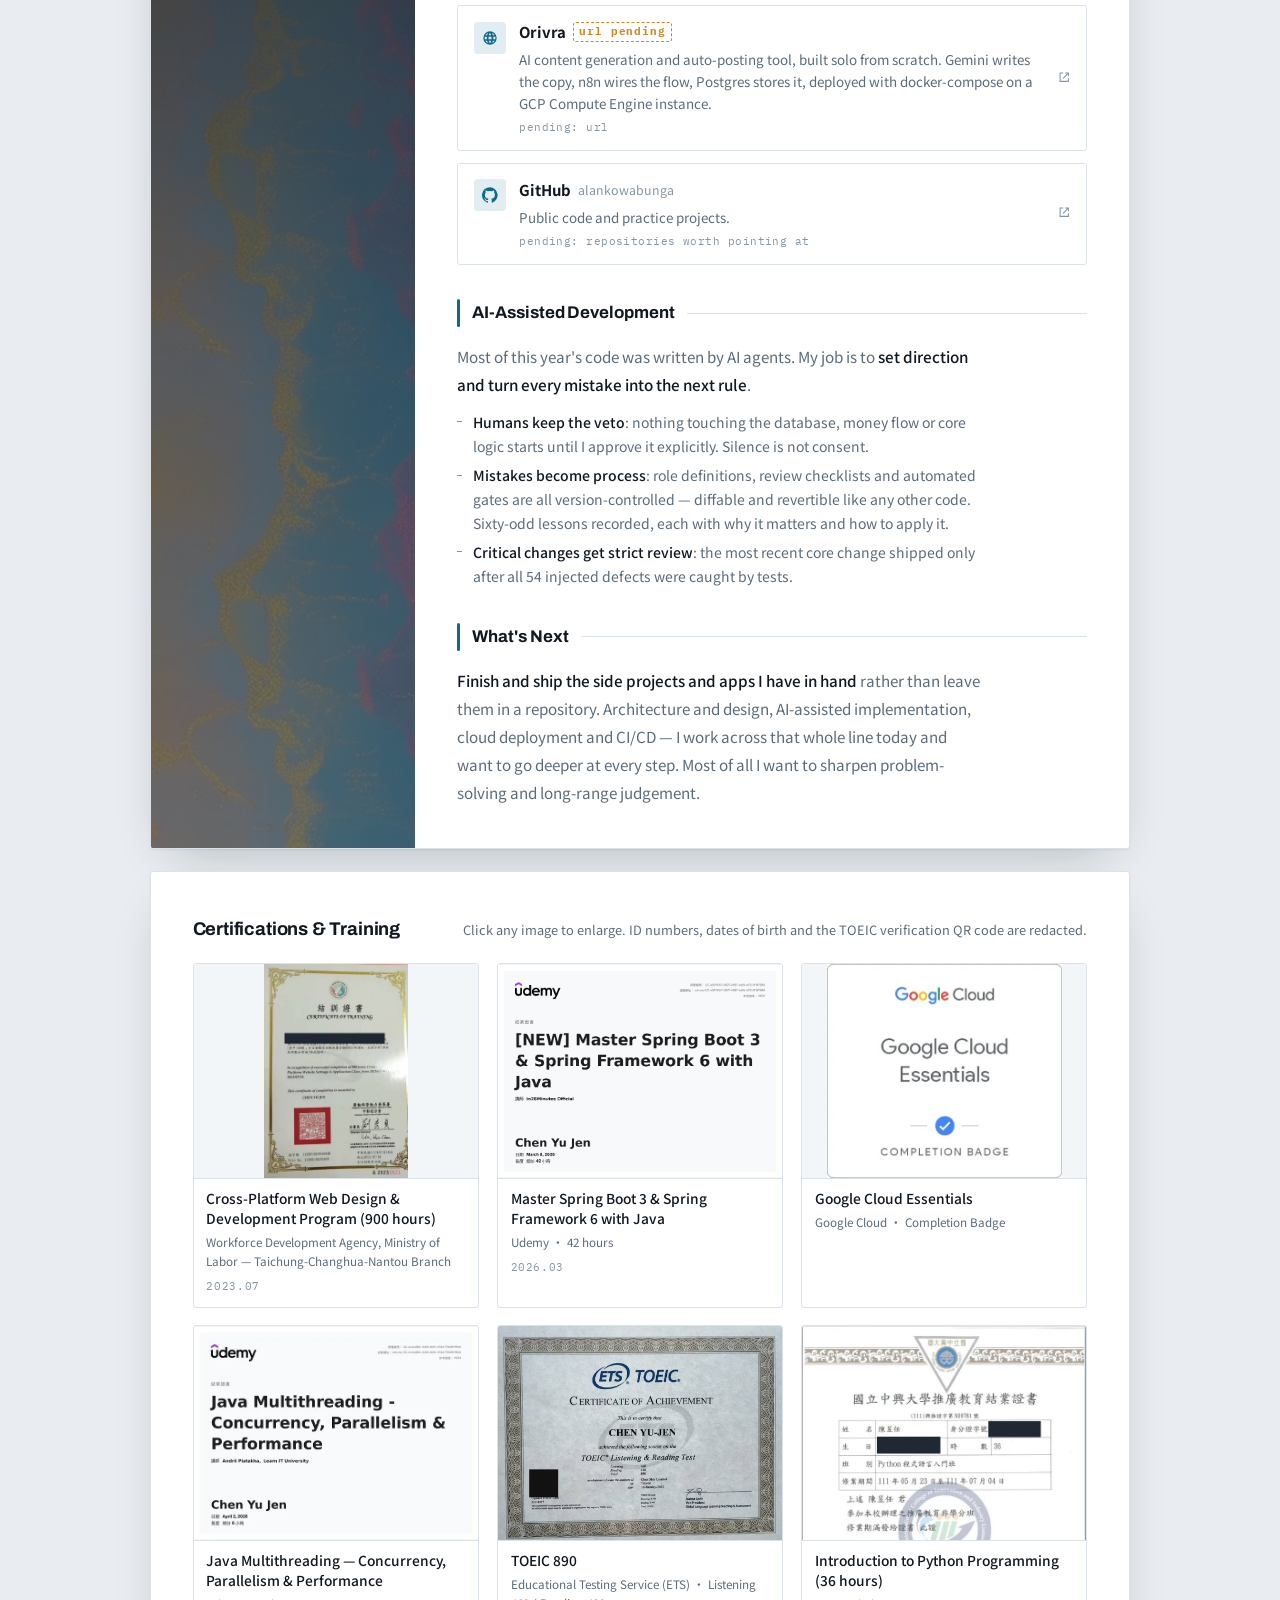
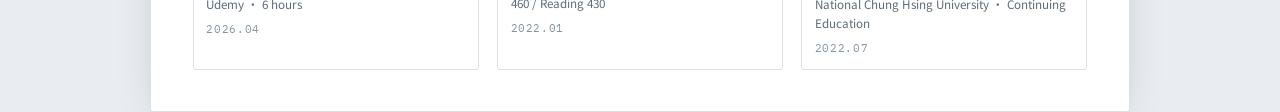
==== commit b97e8a08: "聯絡區改成 icon：螢幕只顯示圖示，列印時展開成信箱與帳號" ====
--- a/en.html
+++ b/en.html
@@ -38,13 +38,16 @@
 
       <div class="blk">
         <span class="blk-h">Contact</span>
-        <button class="mail" type="button" data-copy="chenyujen0218@gmail.com">
-          <svg class="icon"><use href="#i-mail"/></svg><span class="mail-t">chenyujen0218@gmail.com</span>
-        </button>
         <div class="links">
-          <a href="https://github.com/alankowabunga" target="_blank" rel="noopener noreferrer"><svg class="icon"><use href="#i-github"/></svg>GitHub</a>
-          <a href="https://www.linkedin.com/in/%E6%98%B1%E4%BB%BB-%E9%99%B3-376286263/" target="_blank" rel="noopener noreferrer"><svg class="icon"><use href="#i-linkedin"/></svg>LinkedIn</a>
-          <a href="https://play.google.com/store/apps/dev?id=○○○" target="_blank" rel="noopener noreferrer"><svg class="icon"><use href="#i-app"/></svg>Google Play</a>
+          <button class="iconbtn mail" type="button" data-copy="chenyujen0218@gmail.com" data-msg="Copied" title="chenyujen0218@gmail.com" aria-label="Copy email address">
+            <svg class="icon"><use href="#i-mail"/></svg><span class="lbl">chenyujen0218@gmail.com</span>
+          </button>
+          <a class="iconbtn" href="https://github.com/alankowabunga" target="_blank" rel="noopener noreferrer" title="github.com/alankowabunga" aria-label="GitHub">
+            <svg class="icon"><use href="#i-github"/></svg><span class="lbl">github.com/alankowabunga</span>
+          </a>
+          <a class="iconbtn" href="https://www.linkedin.com/in/%E6%98%B1%E4%BB%BB-%E9%99%B3-376286263/" target="_blank" rel="noopener noreferrer" title="LinkedIn" aria-label="LinkedIn">
+            <svg class="icon"><use href="#i-linkedin"/></svg><span class="lbl">linkedin.com/in/昱任-陳</span>
+          </a>
         </div>
       </div>
 
@@ -275,11 +278,11 @@
   });
   lb.addEventListener('click',function(e){if(e.target!==img)lb.close()});
   lb.querySelector('.lb-close').addEventListener('click',function(){lb.close()});
-  var mail=document.querySelector('.mail'),label=mail&&mail.querySelector('.mail-t'),t;
+  var mail=document.querySelector('.mail'),t;
   if(mail){mail.addEventListener('click',function(){
     var v=mail.dataset.copy,done=function(){
-      clearTimeout(t);mail.classList.add('copied');label.textContent='Copied to clipboard';
-      t=setTimeout(function(){mail.classList.remove('copied');label.textContent=v},1600);
+      clearTimeout(t);mail.classList.add('copied');
+      t=setTimeout(function(){mail.classList.remove('copied')},1600);
     };
     if(navigator.clipboard&&window.isSecureContext){navigator.clipboard.writeText(v).then(done,fallback)}
     else{fallback()}
--- a/style.css
+++ b/style.css
@@ -123,29 +123,25 @@
 .blk b{color:#fff;font-weight:500}
 .blk em{font-style:normal;color:#8296aa;font-size:.74rem;display:block}
 
-.mail{
-  display:flex;align-items:center;gap:.45rem;width:100%;
-  font:inherit;font-size:.73rem;text-align:left;
-  padding:.4rem .7rem;border-radius:999px;
-  border:1px solid rgba(255,255,255,.18);background:rgba(255,255,255,.05);
-  color:#dbe5ef;cursor:pointer;overflow-wrap:anywhere;
+/* Screen: icons only. Print: the address and handles spell out — nobody can
+   contact you from a picture of an envelope. */
+.links{display:flex;flex-wrap:wrap;gap:.5rem;margin-top:.1rem}
+.iconbtn{
+  position:relative;display:inline-grid;place-items:center;
+  width:2.15rem;height:2.15rem;padding:0;
+  border-radius:999px;border:1px solid rgba(255,255,255,.18);background:rgba(255,255,255,.05);
+  color:#dbe5ef;text-decoration:none;font:inherit;cursor:pointer;
   transition:border-color .15s ease,color .15s ease,background .15s ease;
 }
-.mail:hover{border-color:#8fd3e8;color:#fff;background:rgba(143,211,232,.14)}
-.mail:focus-visible{outline:2px solid #8fd3e8;outline-offset:2px}
-.mail .icon{font-size:.85rem;color:#8296aa;flex:none}
-.mail.copied{border-color:#8fd3e8;color:#8fd3e8}
-.links{display:flex;flex-wrap:wrap;gap:.45rem;margin-top:.85rem}
-.links a{
-  display:inline-flex;align-items:center;gap:.4rem;
-  padding:.34rem .7rem;border-radius:999px;
-  border:1px solid rgba(255,255,255,.18);background:rgba(255,255,255,.05);
-  color:#dbe5ef;text-decoration:none;font-size:.74rem;
-  transition:border-color .15s ease,color .15s ease,background .15s ease;
-}
-.links a:hover{border-color:#8fd3e8;color:#fff;background:rgba(143,211,232,.14)}
-.links a:focus-visible{outline:2px solid #8fd3e8;outline-offset:2px}
-.links .icon{font-size:.88rem}
+.iconbtn:hover{border-color:#8fd3e8;color:#fff;background:rgba(143,211,232,.14)}
+.iconbtn:focus-visible{outline:2px solid #8fd3e8;outline-offset:2px}
+.iconbtn .icon{font-size:.95rem}
+.iconbtn .lbl{position:absolute;width:1px;height:1px;overflow:hidden;clip-path:inset(50%);white-space:nowrap}
+.iconbtn.copied{border-color:#8fd3e8;color:#8fd3e8}
+.iconbtn.copied::after{
+  content:attr(data-msg);position:absolute;left:50%;top:calc(100% + .25rem);transform:translateX(-50%);
+  font-size:.66rem;white-space:nowrap;color:#8fd3e8;
+}
 
 /* ---------- main ---------- */
 .main{padding:clamp(1.5rem,3.8vw,2.6rem)}
@@ -294,10 +290,15 @@
   .certs{grid-template-columns:repeat(2,1fr);gap:7mm}
   /* Fixed height, not 4/3: six scans have to fit three rows on one page. */
   .cert img{aspect-ratio:auto;height:50mm}
-  .cert-btn,.mail{cursor:default}
-  /* 62mm sidebar: the address must not break mid-word. */
-  .mail{border-color:rgba(255,255,255,.3);font-size:.66rem;padding:.35rem .5rem;gap:.35rem}
-  .mail .icon{font-size:.78rem}
+  .cert-btn,.iconbtn{cursor:default}
+  .links{flex-direction:column;gap:.34rem}
+  .iconbtn{
+    width:auto;height:auto;display:flex;align-items:center;gap:.42rem;
+    border:0;background:none;color:#cfdbe7;font-size:.66rem;
+  }
+  .iconbtn .icon{font-size:.78rem;color:#8296aa}
+  .iconbtn .lbl{position:static;width:auto;height:auto;clip-path:none;overflow:visible;overflow-wrap:anywhere}
+  .iconbtn.copied::after{display:none}
 }
 @media (prefers-reduced-motion:reduce){*{transition:none!important}}
 
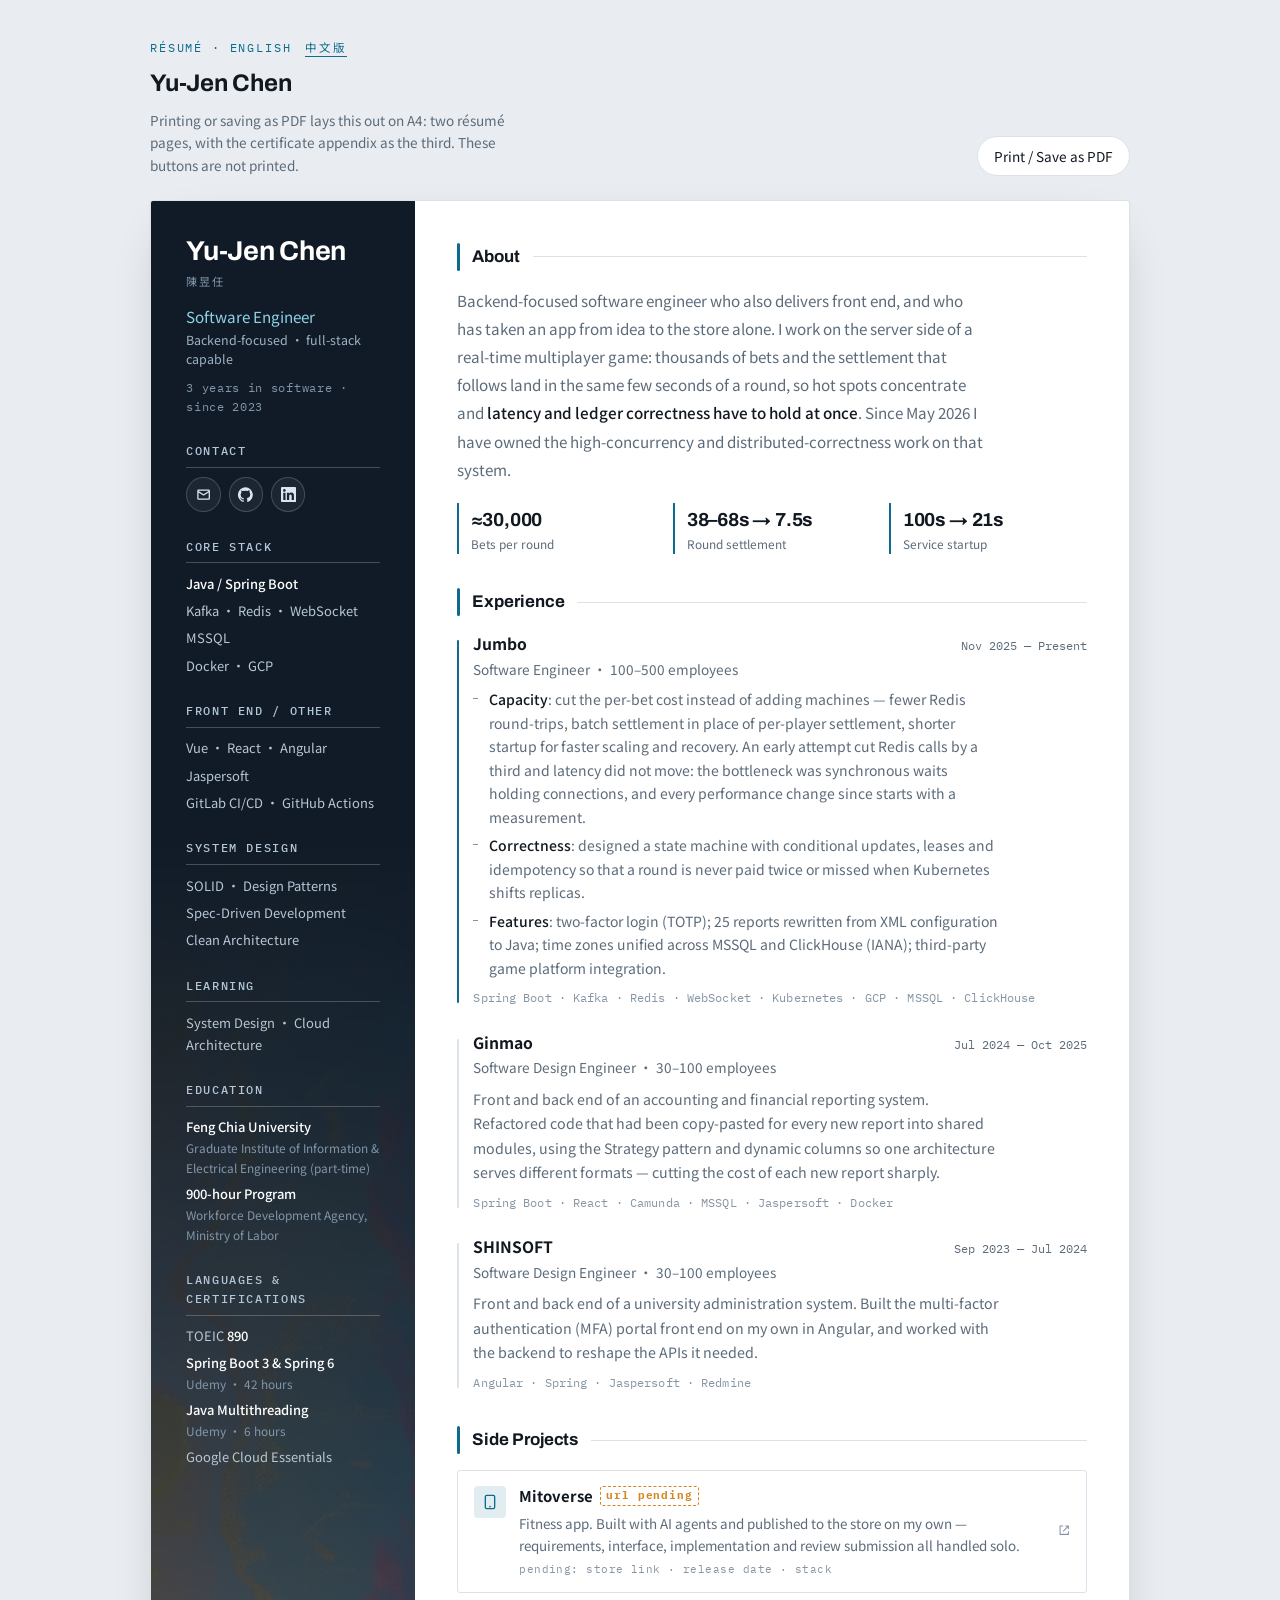
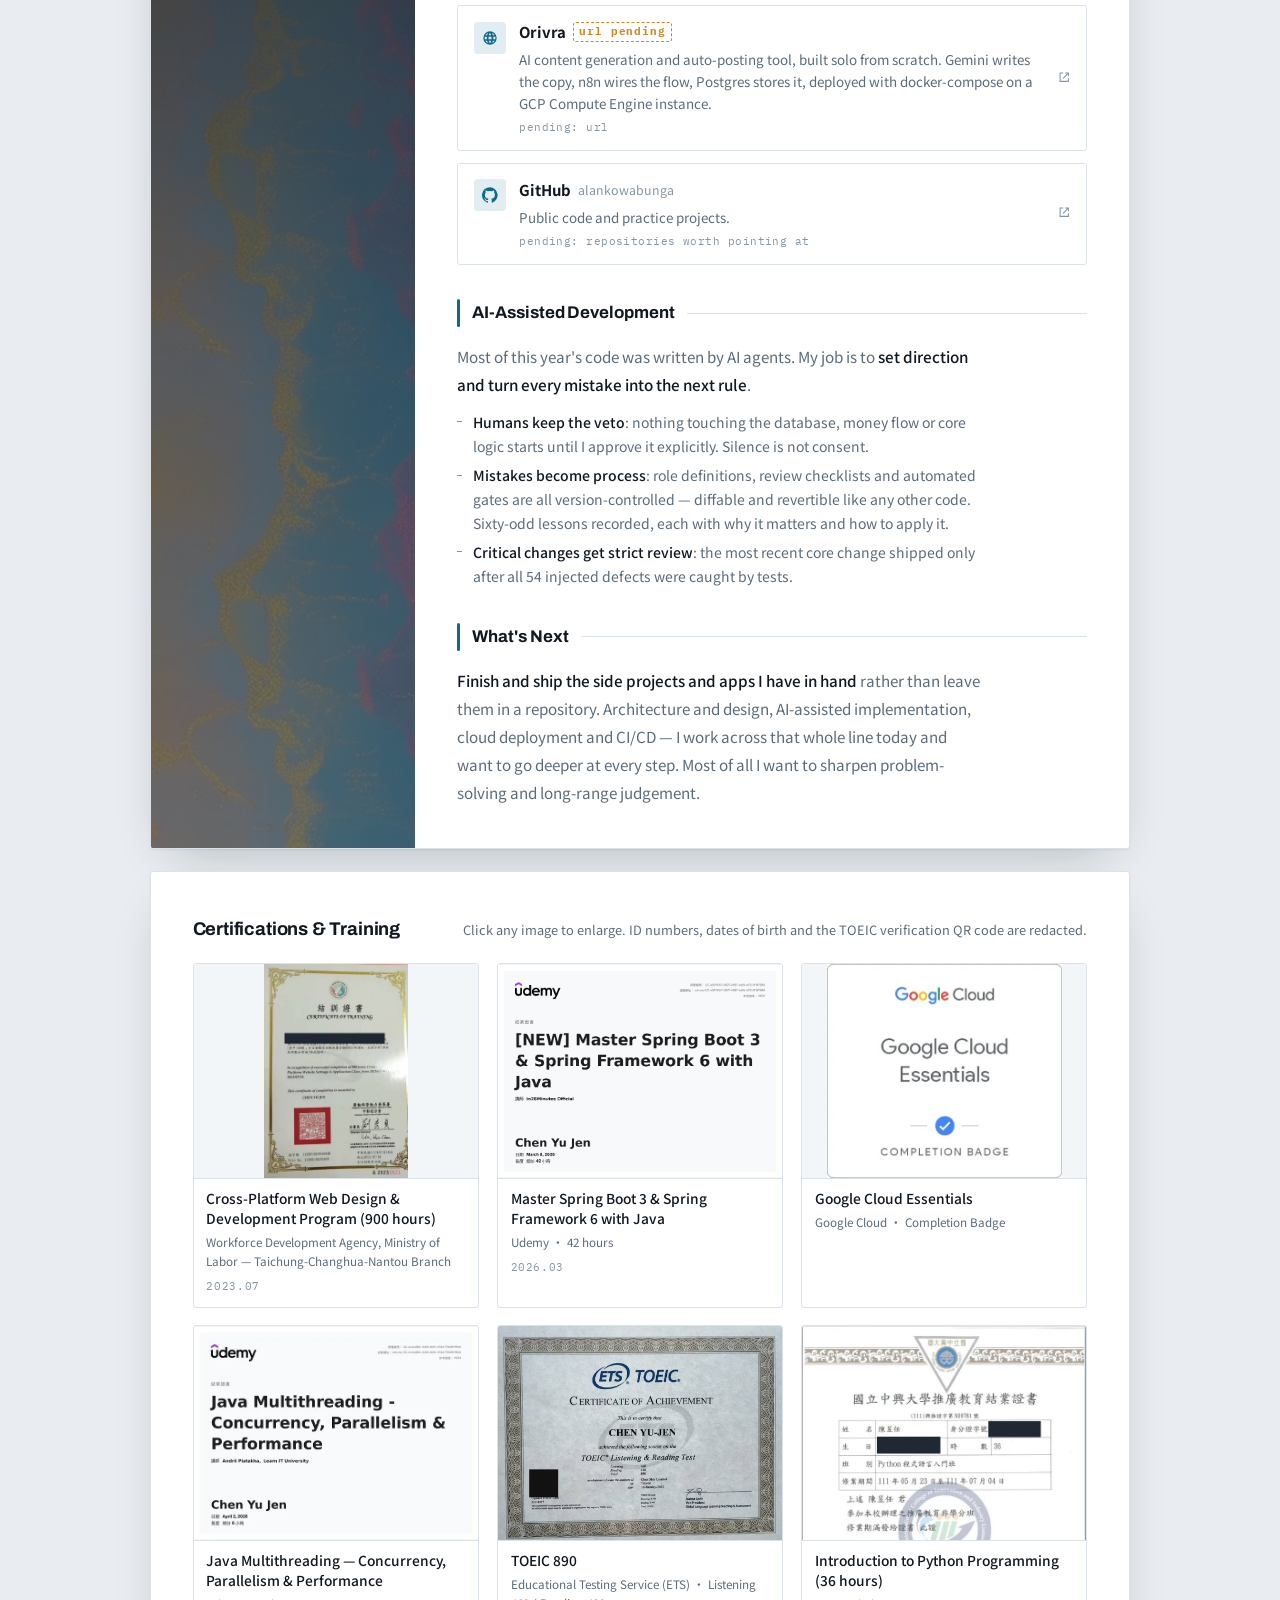
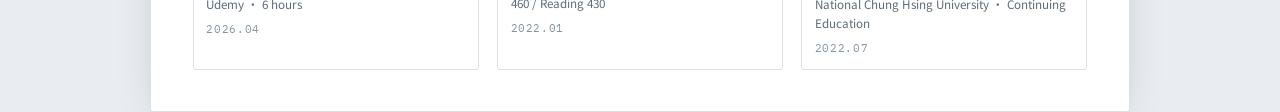
==== commit c0b1e37a: "fix(name): 英文名改成 Yu-Jen Chen——名在前姓在後才是英文履歷慣例 原本寫 Chen Yu Jen，沒有大寫或逗號標出姓氏，英語讀者與 ATS 會把 Chen 當成 first " ====
--- a/en.html
+++ b/en.html
@@ -3,7 +3,7 @@
 <head>
 <meta charset="utf-8">
 <meta name="viewport" content="width=device-width,initial-scale=1">
-<title>Chen Yu Jen — Resume</title>
+<title>Yu-Jen Chen — Resume</title>
 <link rel="preconnect" href="https://fonts.gstatic.com" crossorigin>
 <link rel="stylesheet" href="https://fonts.googleapis.com/css2?family=Archivo:wght@500;600;700;800&family=IBM+Plex+Mono:wght@400;500&family=Noto+Sans+TC:wght@400;500;700&display=swap">
 <link rel="stylesheet" href="style.css">
@@ -21,7 +21,7 @@
 <header class="bar">
   <div>
     <p class="kicker">Résumé · English　<a class="lang" href="index.html">中文版</a></p>
-    <h1>Chen Yu Jen</h1>
+    <h1>Yu-Jen Chen</h1>
     <p class="hint">Printing or saving as PDF lays this out on A4: two résumé pages, with the certificate appendix as the third. These buttons are not printed.</p>
   </div>
   <button class="btn" type="button" onclick="window.print()">Print / Save as PDF</button>
@@ -31,7 +31,7 @@
   <aside class="side">
     <div class="side-in">
       <img class="portrait" src="img/portrait.jpg" alt="">
-      <h2 class="name">Chen Yu Jen</h2>
+      <h2 class="name">Yu-Jen Chen</h2>
       <p class="name-en">陳昱任</p>
       <p class="role">Software Engineer<small>Backend-focused · full-stack capable</small></p>
       <p class="yrs">3 years in software · since 2023</p>
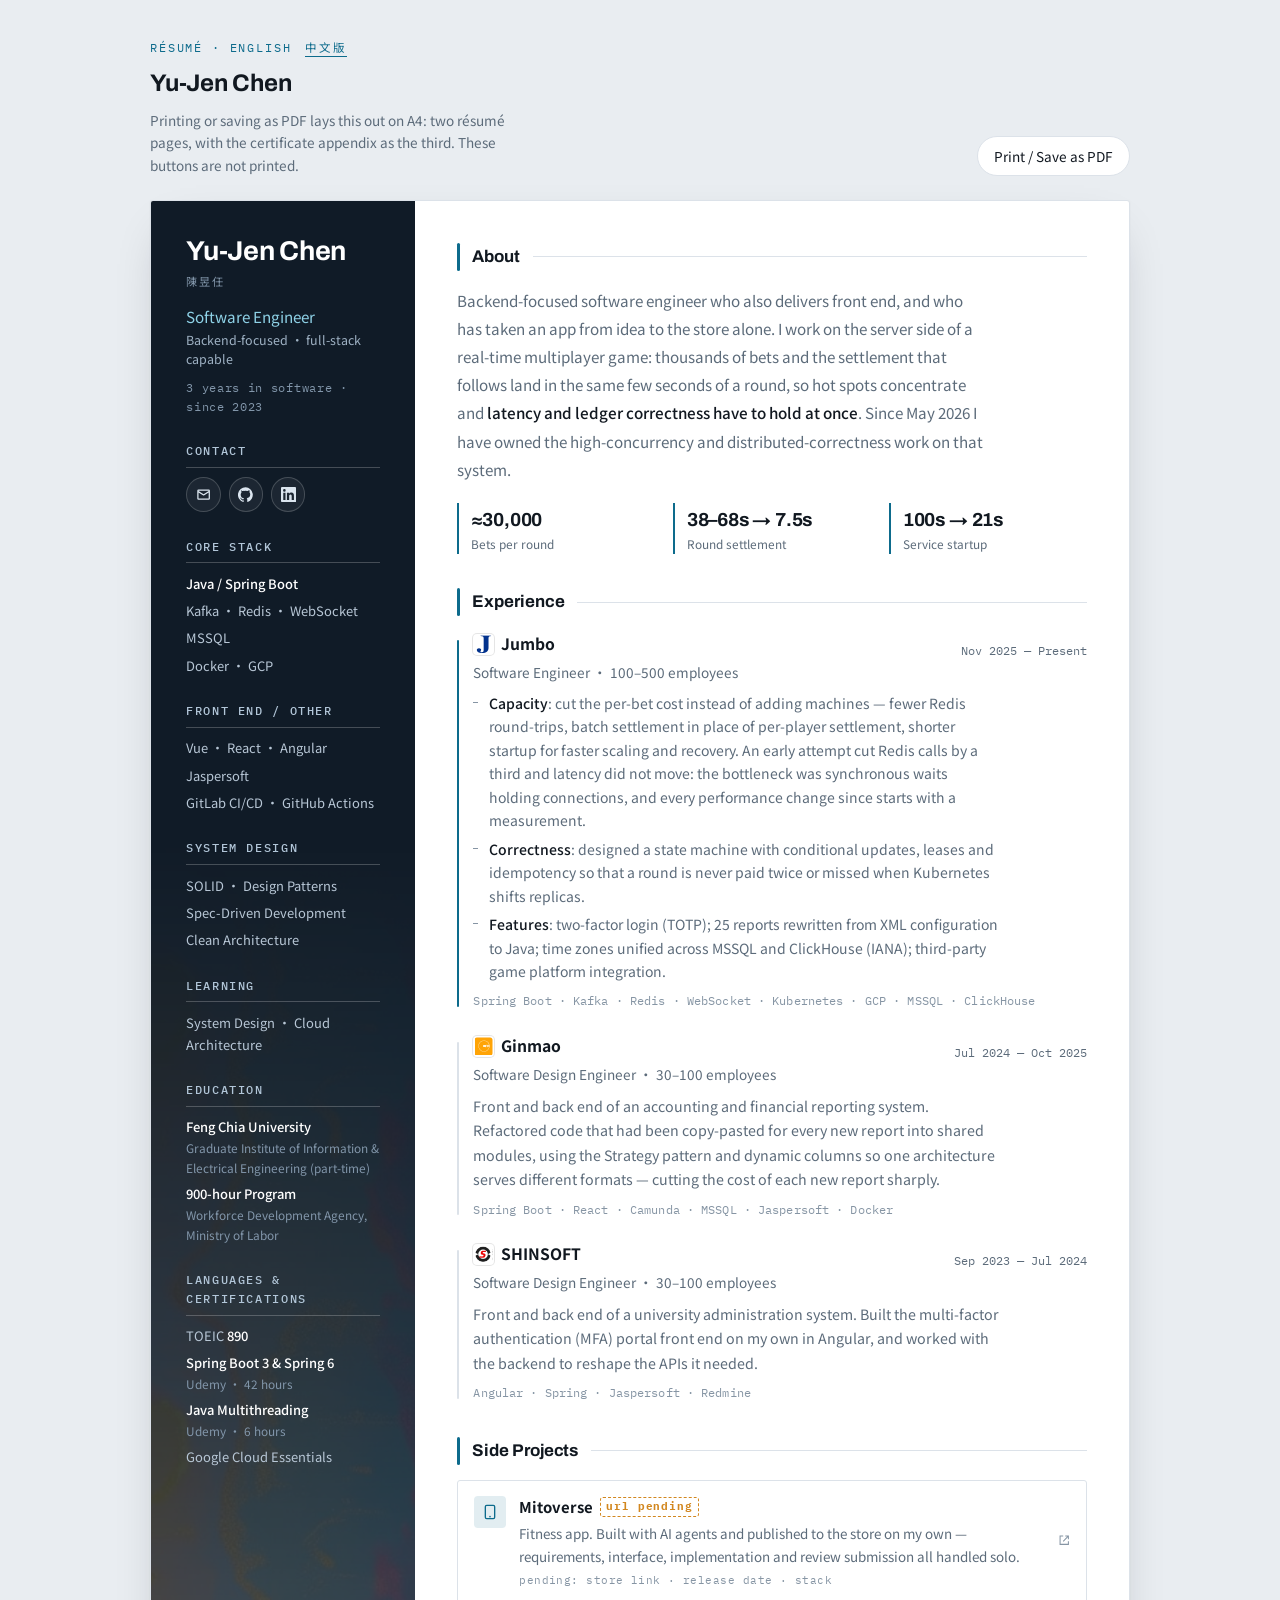
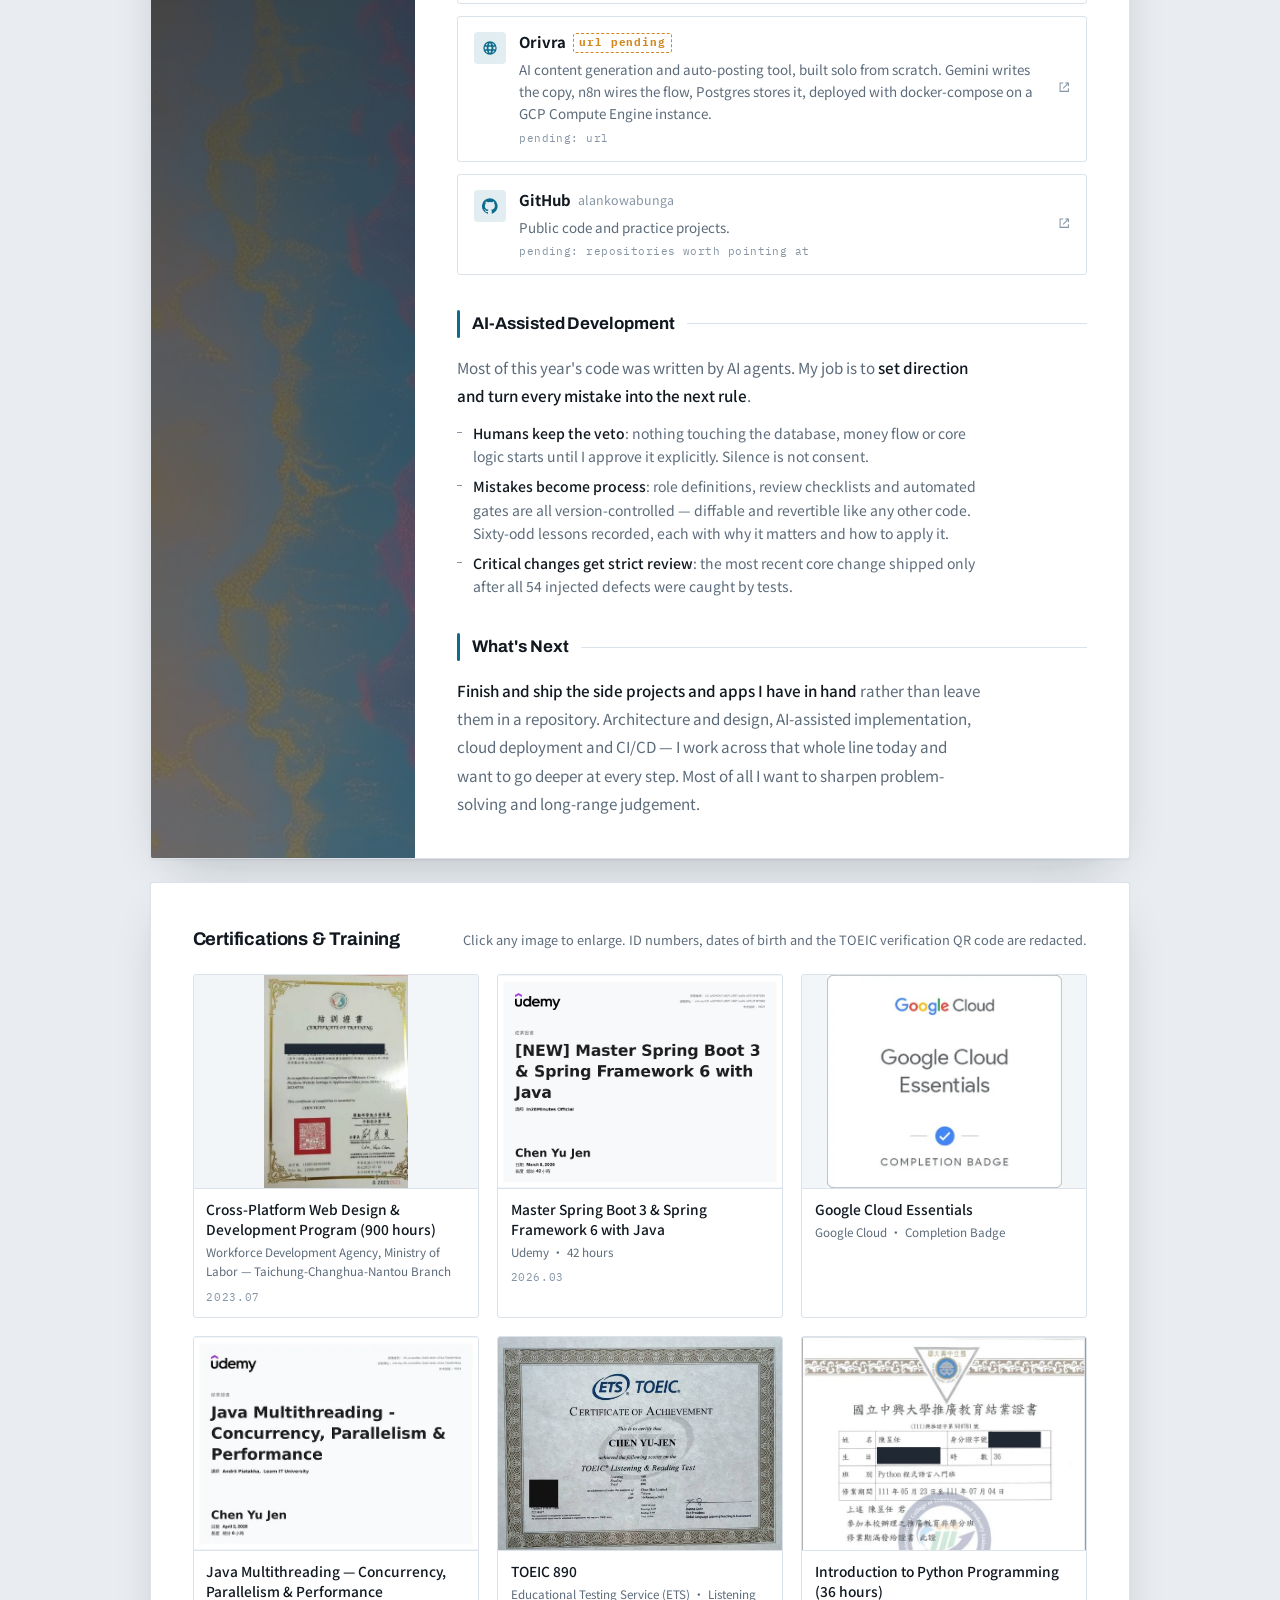
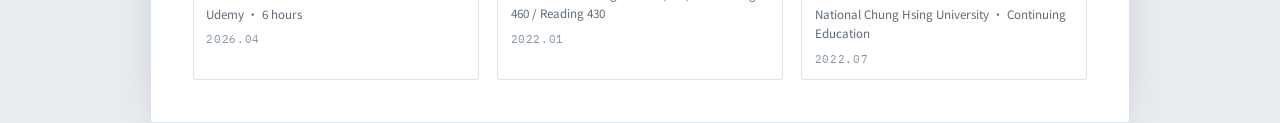
==== commit 4204b8ad: "feat(經歷): 公司名稱旁加上各家自己的品牌標記 三家都從官網取得：jumbogames.com.tw 的 J 字標（頁內 inline SVG 取第一條 path，保留向量）、ginmao.co" ====
--- a/en.html
+++ b/en.html
@@ -117,7 +117,7 @@
       <div class="jobs">
 
         <div class="job job--now">
-          <div class="job-row"><span class="job-co">Jumbo</span><span class="job-when">Nov 2025 — Present</span></div>
+          <div class="job-row"><span class="co"><img class="co-logo" src="img/logo-jumbo.svg" alt="" loading="lazy"><span class="job-co">Jumbo</span></span><span class="job-when">Nov 2025 — Present</span></div>
           <p class="job-title">Software Engineer · 100–500 employees</p>
           <ul class="pts">
             <li><b>Capacity</b>: cut the per-bet cost instead of adding machines — fewer Redis round-trips, batch settlement in place of per-player settlement, shorter startup for faster scaling and recovery. An early attempt cut Redis calls by a third and latency did not move: the bottleneck was synchronous waits holding connections, and every performance change since starts with a measurement.</li>
@@ -128,14 +128,14 @@
         </div>
 
         <div class="job">
-          <div class="job-row"><span class="job-co">Ginmao</span><span class="job-when">Jul 2024 — Oct 2025</span></div>
+          <div class="job-row"><span class="co"><img class="co-logo" src="img/logo-ginmao.svg" alt="" loading="lazy"><span class="job-co">Ginmao</span></span><span class="job-when">Jul 2024 — Oct 2025</span></div>
           <p class="job-title">Software Design Engineer · 30–100 employees</p>
           <p class="job-desc">Front and back end of an accounting and financial reporting system. Refactored code that had been copy-pasted for every new report into shared modules, using the Strategy pattern and dynamic columns so one architecture serves different formats — cutting the cost of each new report sharply.</p>
           <p class="stack">Spring Boot · React · Camunda · MSSQL · Jaspersoft · Docker</p>
         </div>
 
         <div class="job">
-          <div class="job-row"><span class="job-co">SHINSOFT</span><span class="job-when">Sep 2023 — Jul 2024</span></div>
+          <div class="job-row"><span class="co"><img class="co-logo" src="img/logo-shinsoft.png" alt="" loading="lazy"><span class="job-co">SHINSOFT</span></span><span class="job-when">Sep 2023 — Jul 2024</span></div>
           <p class="job-title">Software Design Engineer · 30–100 employees</p>
           <p class="job-desc">Front and back end of a university administration system. Built the multi-factor authentication (MFA) portal front end on my own in Angular, and worked with the backend to reshape the APIs it needed.</p>
           <p class="stack">Angular · Spring · Jaspersoft · Redmine</p>
--- a/style.css
+++ b/style.css
@@ -169,6 +169,8 @@
 .job::before{content:"";position:absolute;left:0;top:.55em;bottom:.25em;width:2px;background:var(--line);border-radius:2px}
 .job--now::before{background:var(--accent)}
 .job-row{display:flex;flex-wrap:wrap;gap:.05rem .9rem;align-items:baseline;justify-content:space-between}
+.co{display:inline-flex;align-items:center;gap:.45rem;min-width:0}
+.co-logo{flex:none;width:1.3rem;height:1.3rem;object-fit:contain;border-radius:4px;background:#fff;padding:1.5px;box-shadow:0 0 0 1px rgba(0,0,0,.1)}
 .job-co{font-weight:700;font-size:.98rem}
 .job-when{font-family:var(--font-mono);font-size:.76rem;color:var(--muted);font-variant-numeric:tabular-nums;white-space:nowrap}
 .job-title{color:var(--muted);font-size:.85rem;margin-top:.05rem}
@@ -278,6 +280,7 @@
   .fig{padding-left:.5rem}
   .fig b{font-size:1rem;white-space:nowrap}
   .fig span{white-space:nowrap}
+  .co-logo{width:4.4mm;height:4.4mm;padding:.3mm;box-shadow:0 0 0 .2mm rgba(0,0,0,.14)}
   .jobs{gap:1.15rem}
   .proj-out{display:none}
   /* The pending notes are reminders to the author, not resume content. */
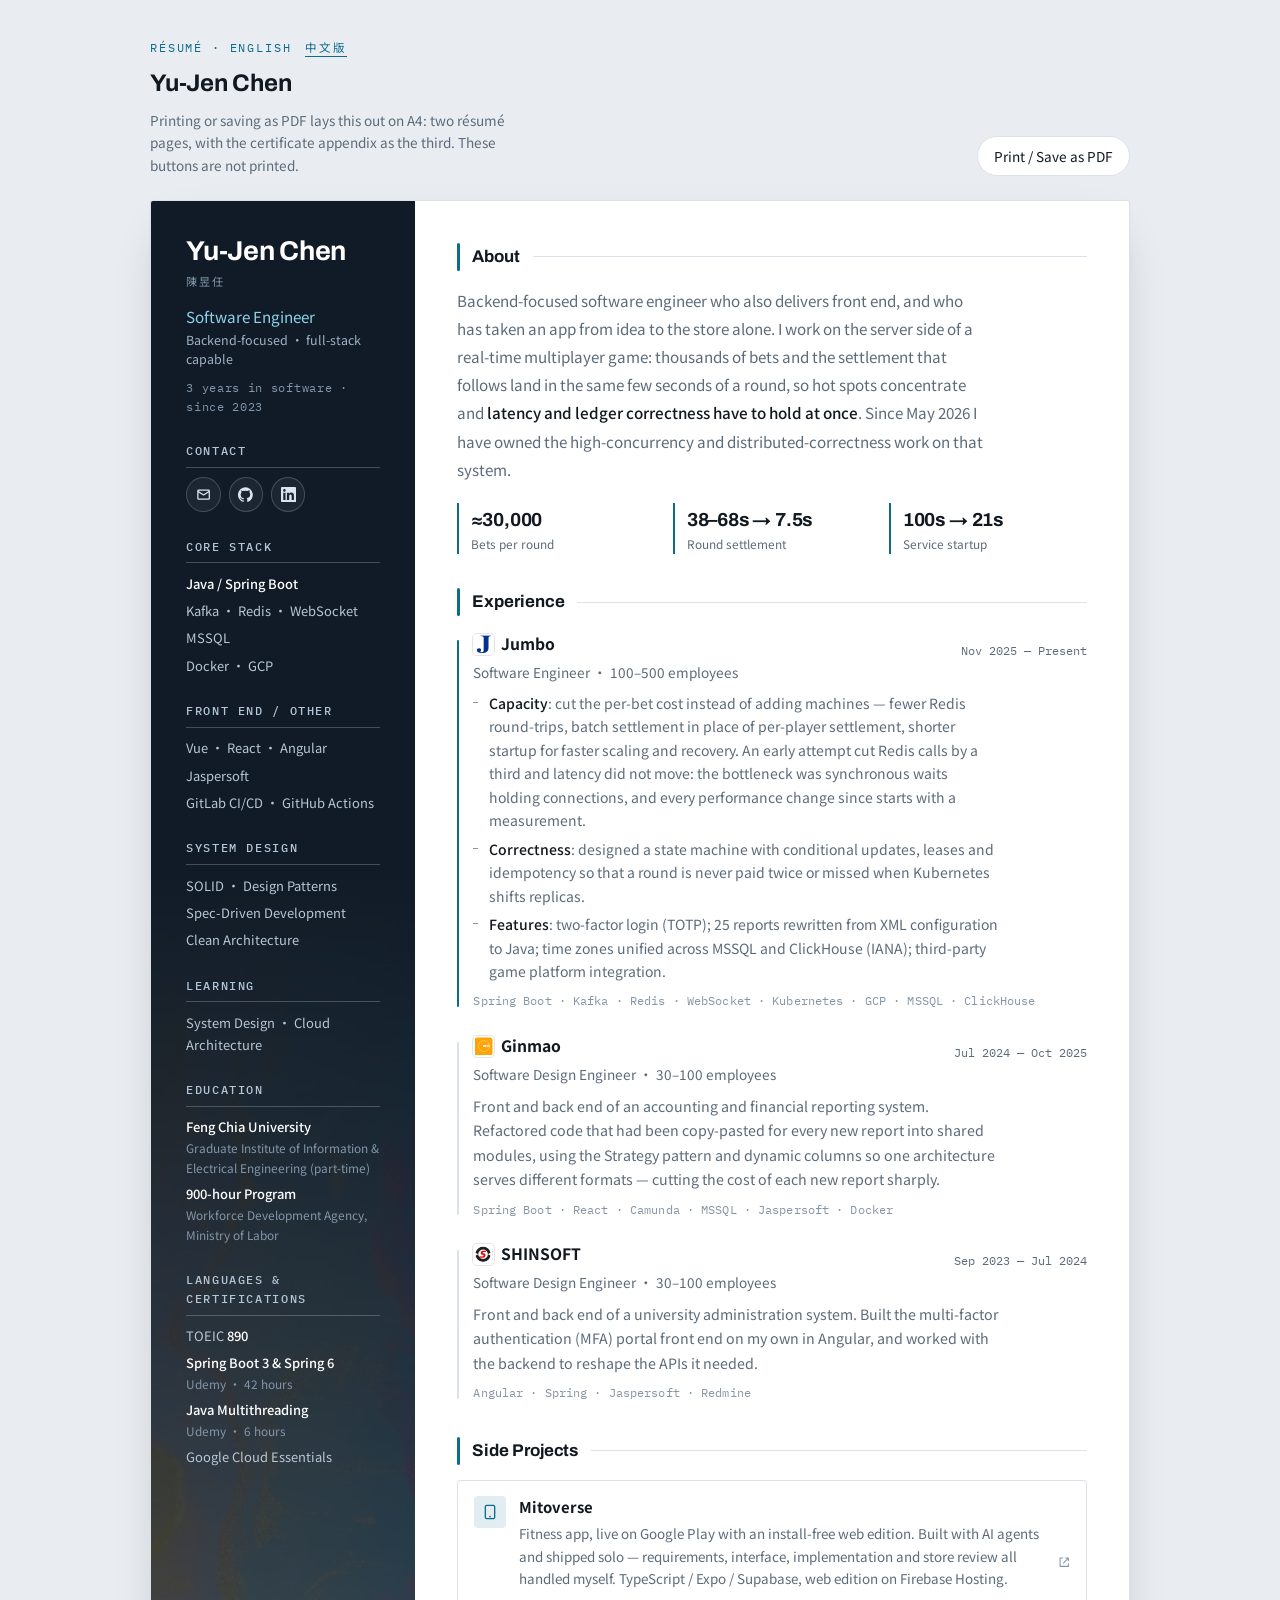
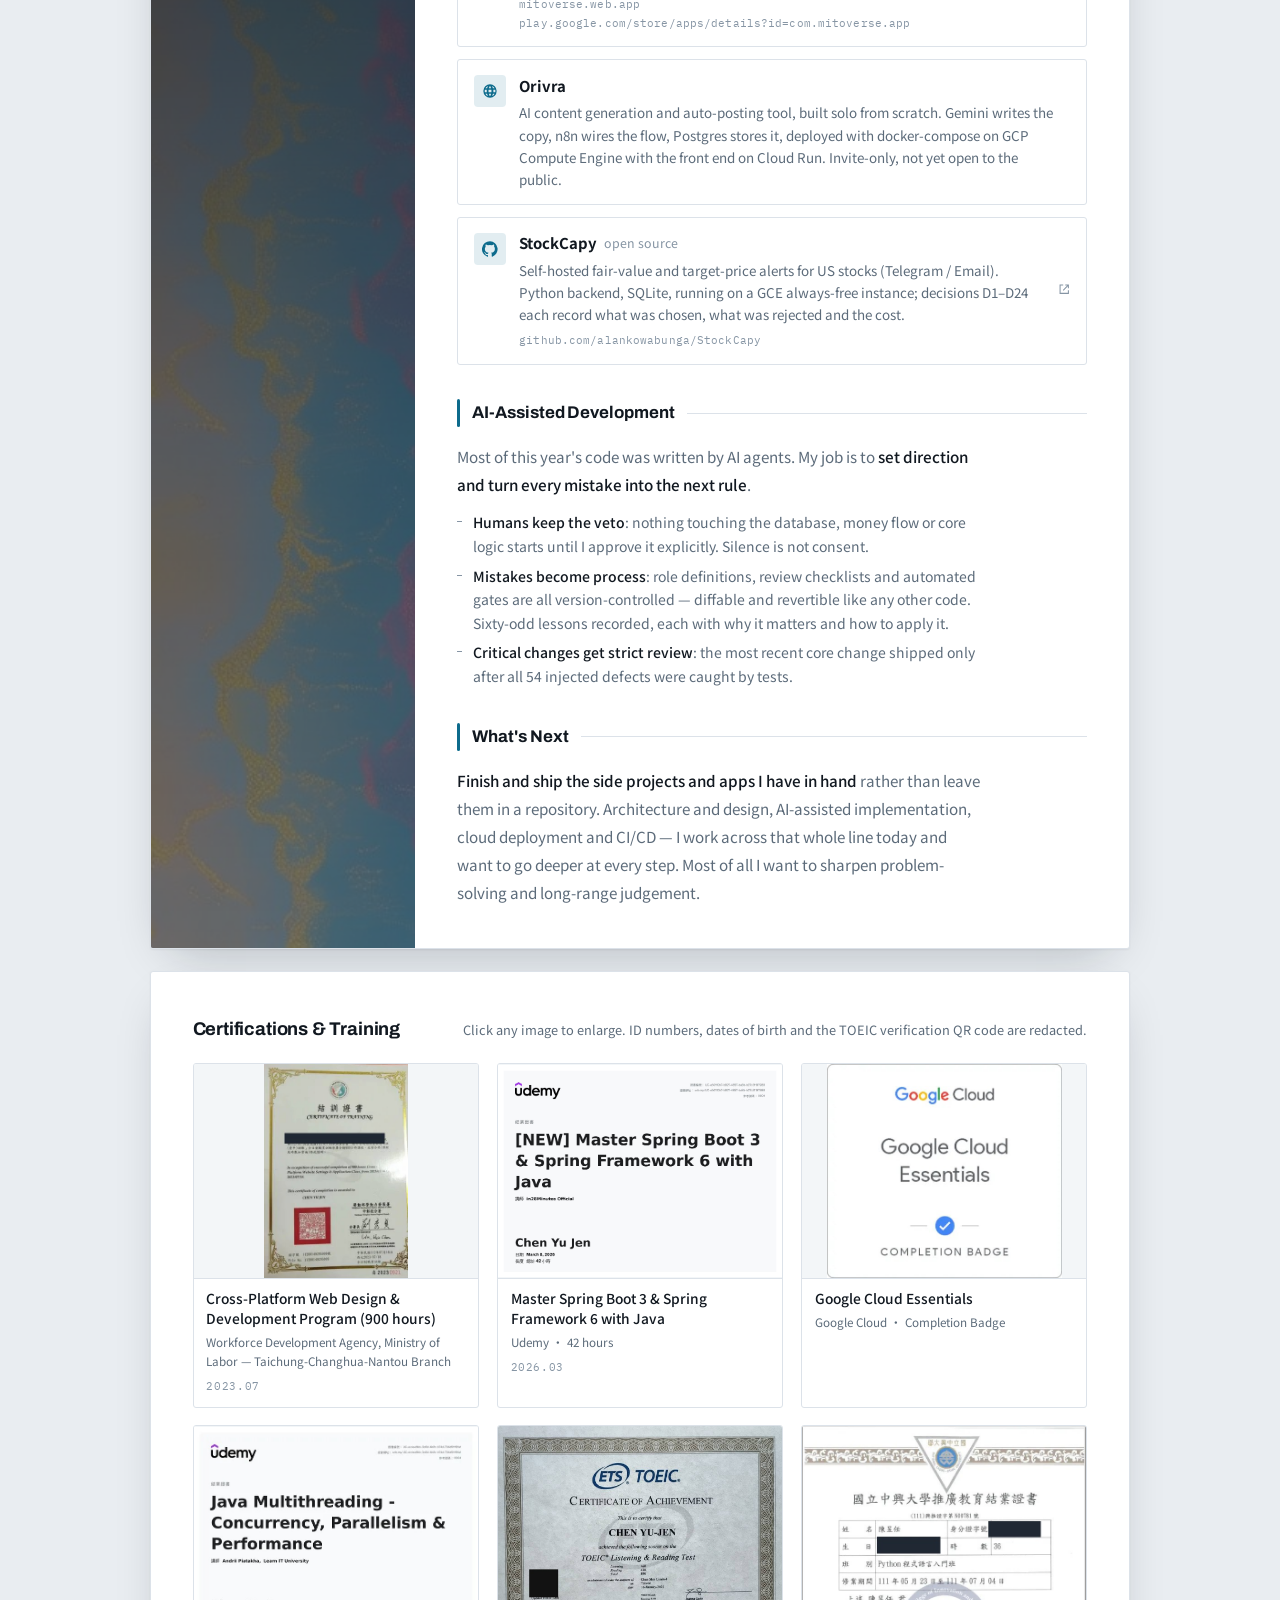
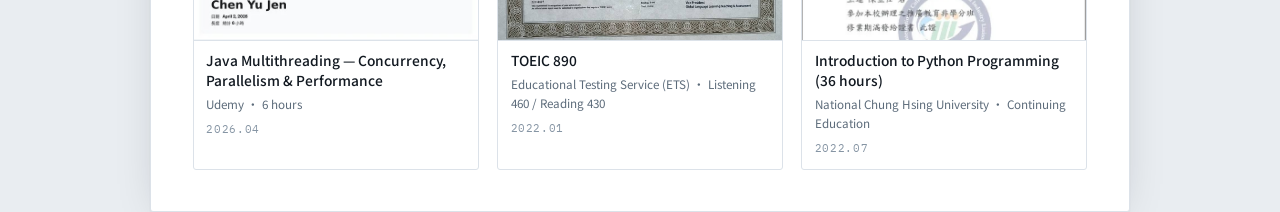
==== commit 021b6a28: "feat(projects): 填入 Mitoverse 網址、Orivra 改為無連結卡、GitHub 卡換成 StockCapy 專案卡原本三格都掛 ○○○ 佔位。這次： - Mitoverse：" ====
--- a/en.html
+++ b/en.html
@@ -148,25 +148,24 @@
       <h3 class="sec-h">Side Projects<i></i></h3>
       <div class="projects">
 
-        <a class="proj" href="https://play.google.com/store/apps/dev?id=○○○" target="_blank" rel="noopener noreferrer">
+        <a class="proj" href="https://mitoverse.web.app" target="_blank" rel="noopener noreferrer">
           <span class="proj-ico"><svg class="icon"><use href="#i-app"/></svg></span>
-          <b>Mitoverse <span class="todo">url pending</span></b>
+          <b>Mitoverse</b>
           <span class="proj-out"><svg class="icon"><use href="#i-out"/></svg></span>
-          <span class="d">Fitness app. Built with AI agents and published to the store on my own — requirements, interface, implementation and review submission all handled solo.<em>pending: store link · release date · stack</em></span>
+          <span class="d">Fitness app, live on Google Play with an install-free web edition. Built with AI agents and shipped solo — requirements, interface, implementation and store review all handled myself. TypeScript / Expo / Supabase, web edition on Firebase Hosting.<span class="proj-url">mitoverse.web.app<br>play.google.com/store/apps/details?id=com.mitoverse.app</span></span>
         </a>
 
-        <a class="proj" href="https://○○○" target="_blank" rel="noopener noreferrer">
+        <div class="proj proj--flat">
           <span class="proj-ico"><svg class="icon"><use href="#i-web"/></svg></span>
-          <b>Orivra <span class="todo">url pending</span></b>
+          <b>Orivra</b>
+          <span class="d">AI content generation and auto-posting tool, built solo from scratch. Gemini writes the copy, n8n wires the flow, Postgres stores it, deployed with docker-compose on GCP Compute Engine with the front end on Cloud Run. Invite-only, not yet open to the public.</span>
+        </div>
+
+        <a class="proj" href="https://github.com/alankowabunga/StockCapy" target="_blank" rel="noopener noreferrer">
+          <span class="proj-ico"><svg class="icon"><use href="#i-github"/></svg></span>
+          <b>StockCapy <small style="font-weight:400;color:var(--faint)">open source</small></b>
           <span class="proj-out"><svg class="icon"><use href="#i-out"/></svg></span>
-          <span class="d">AI content generation and auto-posting tool, built solo from scratch. Gemini writes the copy, n8n wires the flow, Postgres stores it, deployed with docker-compose on a GCP Compute Engine instance.<em>pending: url</em></span>
-        </a>
-
-        <a class="proj" href="https://github.com/alankowabunga" target="_blank" rel="noopener noreferrer">
-          <span class="proj-ico"><svg class="icon"><use href="#i-github"/></svg></span>
-          <b>GitHub <small style="font-weight:400;color:var(--faint)">alankowabunga</small></b>
-          <span class="proj-out"><svg class="icon"><use href="#i-out"/></svg></span>
-          <span class="d">Public code and practice projects.<em>pending: repositories worth pointing at</em></span>
+          <span class="d">Self-hosted fair-value and target-price alerts for US stocks (Telegram / Email). Python backend, SQLite, running on a GCE always-free instance; decisions D1–D24 each record what was chosen, what was rejected and the cost.<span class="proj-url">github.com/alankowabunga/StockCapy</span></span>
         </a>
 
       </div>
--- a/style.css
+++ b/style.css
@@ -199,6 +199,9 @@
 .proj-out{grid-column:3;grid-row:1/3;font-size:.78rem;color:var(--faint);align-self:center}
 .proj span.d{grid-column:2;grid-row:2;font-size:.84rem;color:var(--muted);line-height:1.65}
 .proj em{font-style:normal;font-family:var(--font-mono);font-size:.7rem;color:var(--faint);letter-spacing:.04em;display:block;margin-top:.25rem}
+.proj-url{display:block;margin-top:.35rem;font-family:var(--font-mono);font-size:.7rem;color:var(--faint);letter-spacing:.01em;line-height:1.7;overflow-wrap:anywhere}
+.proj--flat{cursor:default}
+.proj--flat:hover{border-color:var(--line);background:none}
 .todo{color:var(--amber);font-family:var(--font-mono);font-size:.68rem;letter-spacing:.08em;border:1px dashed currentColor;border-radius:3px;padding:0 .35rem}
 
 @media (max-width:780px){
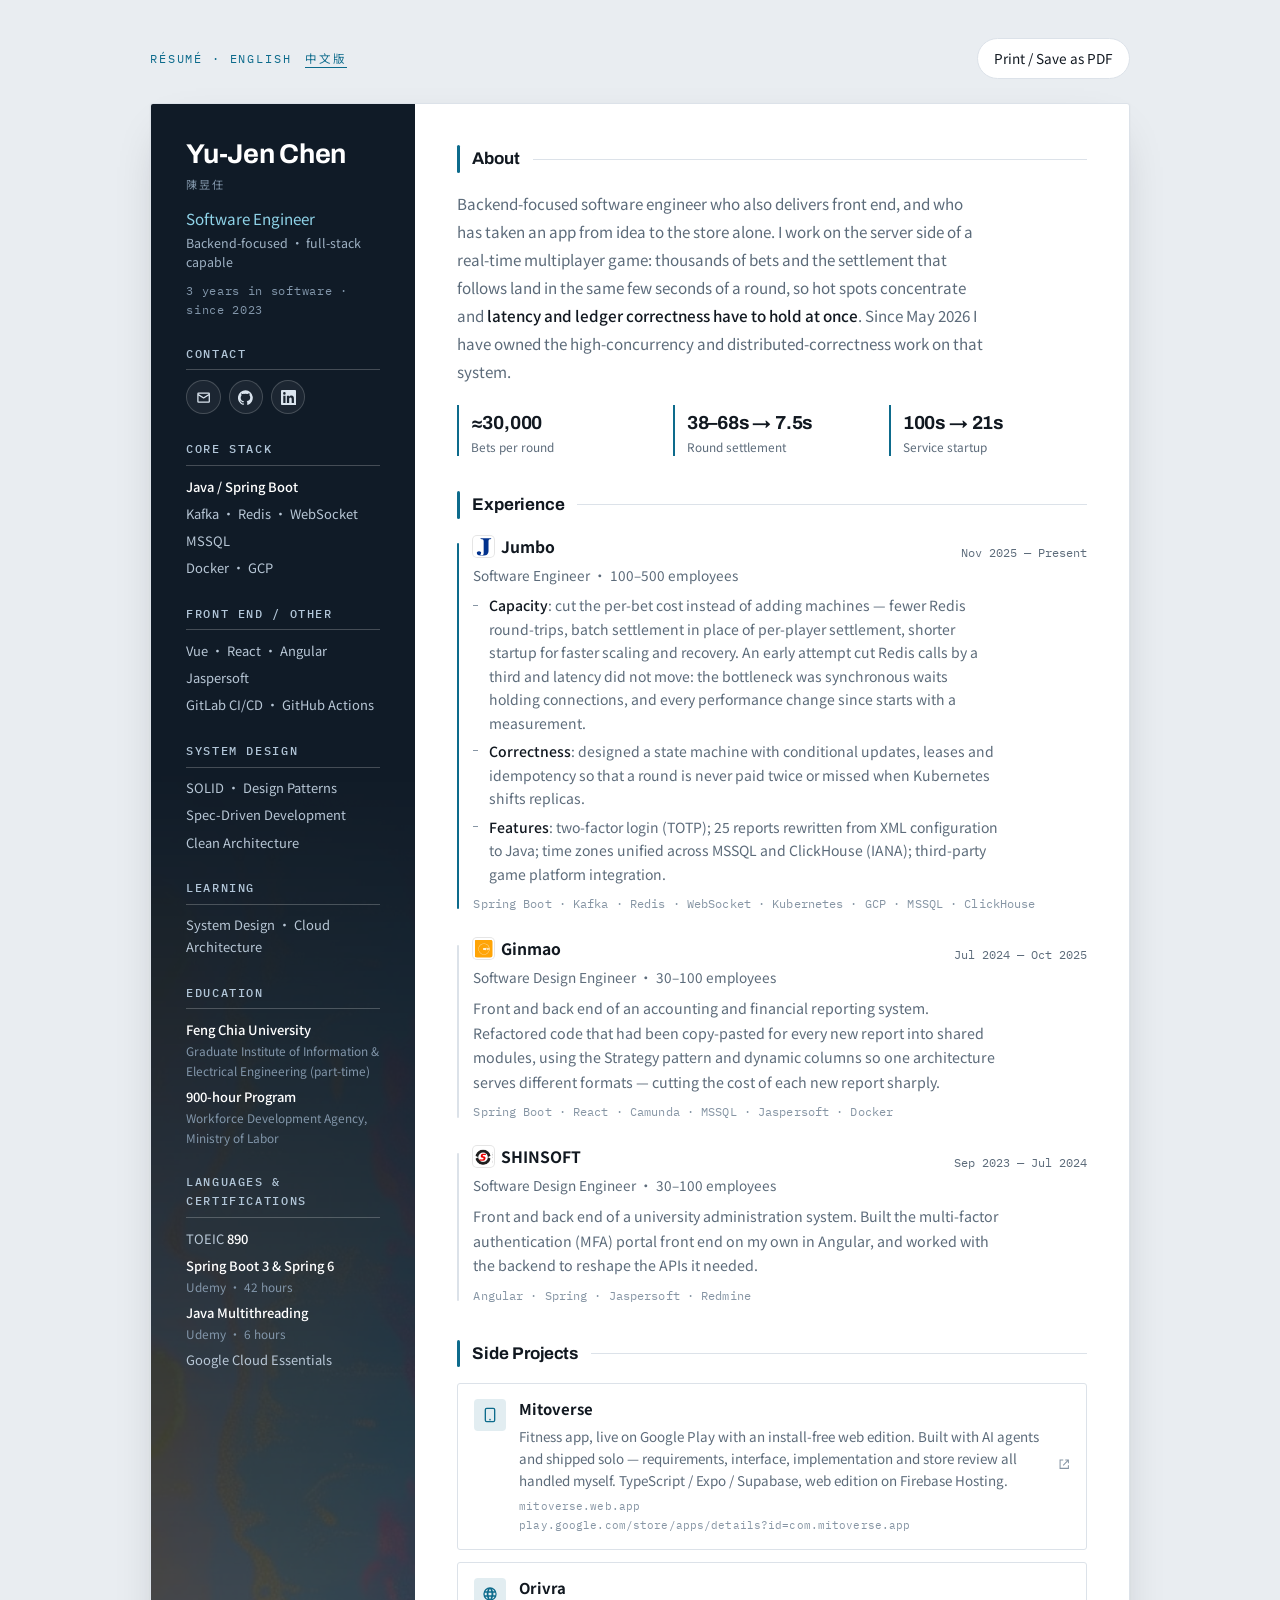
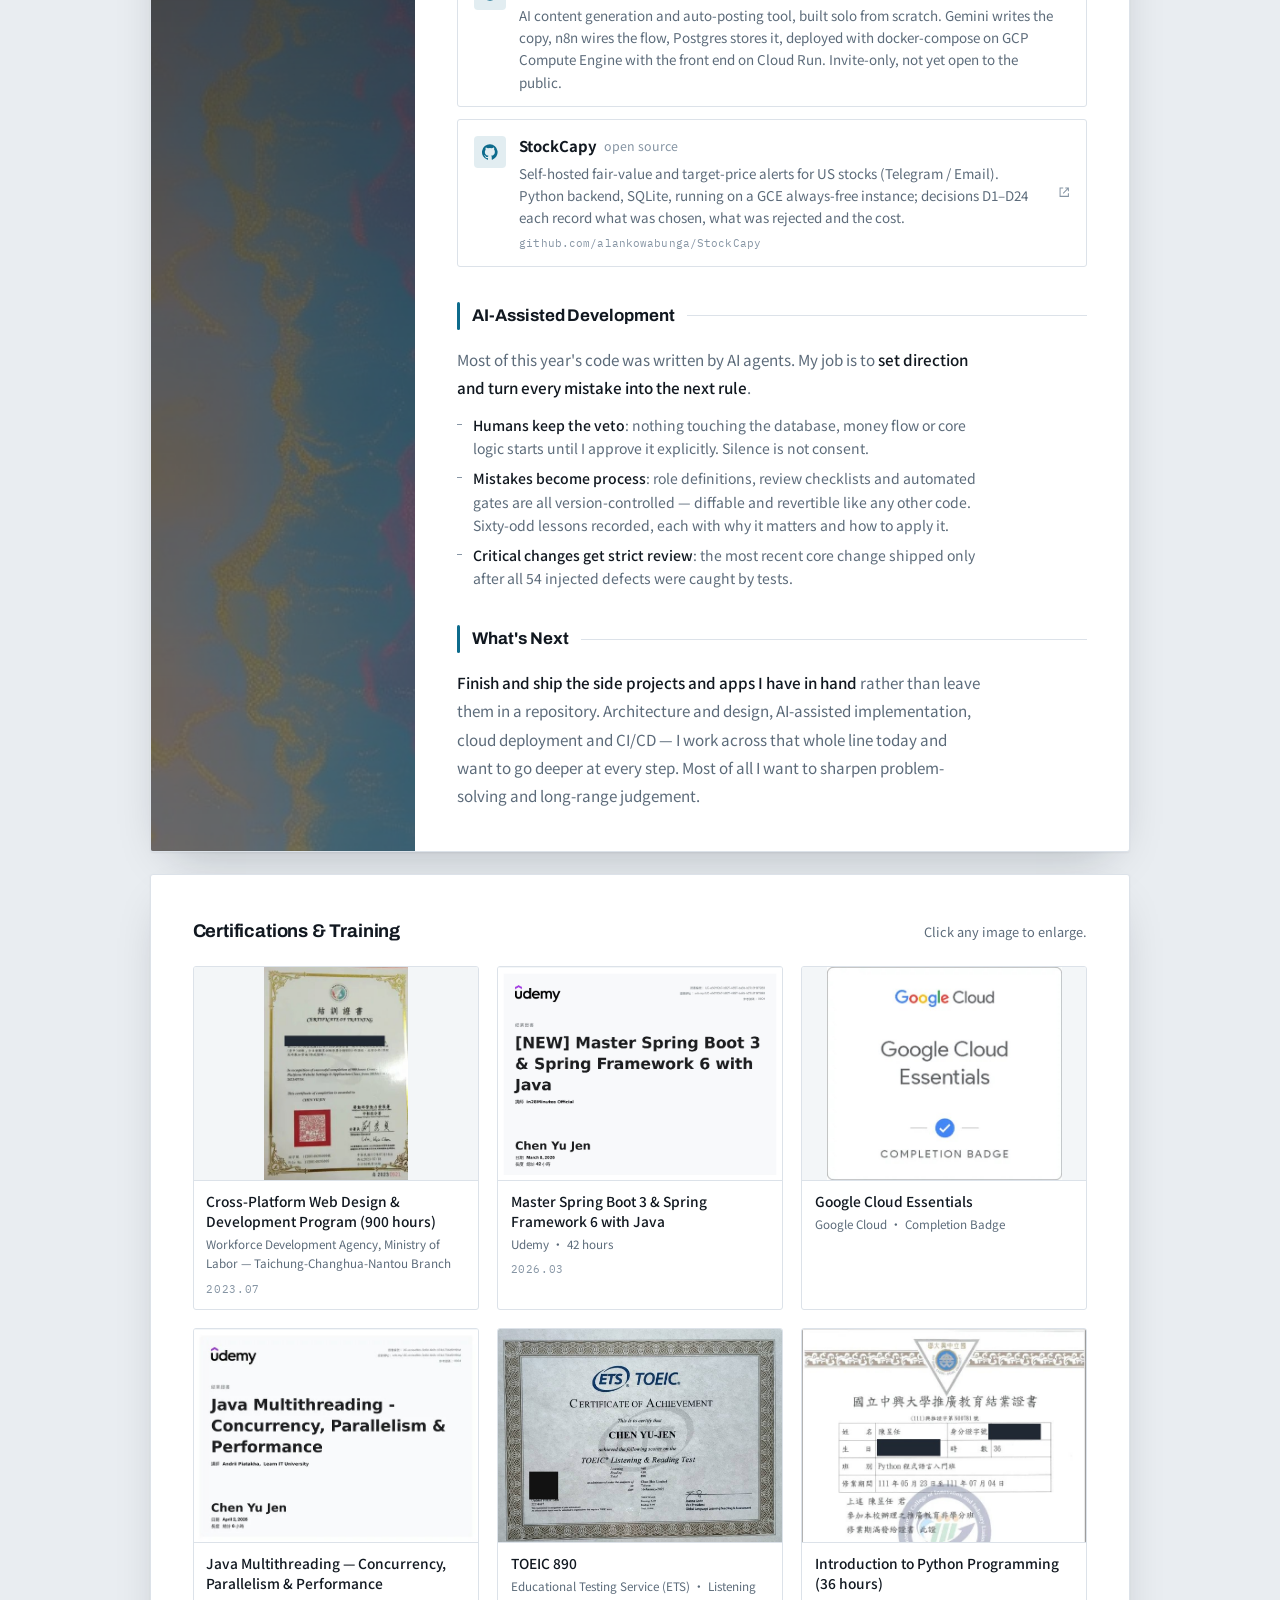
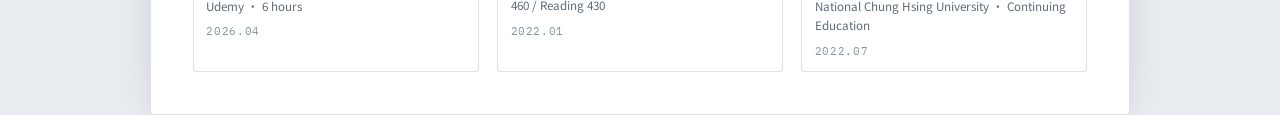
==== commit eb2684f5: "chore(page): 移除對外不該出現的工作筆記，精簡工具列與證照說明 頁尾那段「還要你給我的資料」是寫給我自己看的待辦，卻一直公開 掛在線上，而且內容已經過期（專案卡早就填好了），還把成果數字 " ====
--- a/en.html
+++ b/en.html
@@ -4,6 +4,22 @@
 <meta charset="utf-8">
 <meta name="viewport" content="width=device-width,initial-scale=1">
 <title>Yu-Jen Chen — Resume</title>
+<meta name="description" content="Backend-focused software engineer, full-stack capable. High-concurrency and distributed systems — Java, Spring Boot, Kafka, Redis, Kubernetes, GCP. Ships Mitoverse and Orivra solo.">
+<meta property="og:type" content="profile">
+<meta property="og:site_name" content="Yu-Jen Chen · Resume">
+<meta property="og:title" content="Yu-Jen Chen — Software Engineer Resume">
+<meta property="og:description" content="Backend-focused software engineer, full-stack capable. High-concurrency and distributed systems — Java, Spring Boot, Kafka, Redis, Kubernetes, GCP. Ships Mitoverse and Orivra solo.">
+<meta property="og:url" content="https://alankowabunga.github.io/resume/en.html">
+<meta property="og:image" content="https://alankowabunga.github.io/resume/img/og.png">
+<meta property="og:image:width" content="1200">
+<meta property="og:image:height" content="630">
+<meta property="og:image:alt" content="Yu-Jen Chen 陳昱任 — 軟體工程師履歷">
+<meta property="og:locale" content="en_US">
+<meta property="og:locale:alternate" content="zh_TW">
+<meta name="twitter:card" content="summary_large_image">
+<meta name="twitter:title" content="Yu-Jen Chen — Software Engineer Resume">
+<meta name="twitter:description" content="Backend-focused software engineer, full-stack capable. High-concurrency and distributed systems — Java, Spring Boot, Kafka, Redis, Kubernetes, GCP. Ships Mitoverse and Orivra solo.">
+<meta name="twitter:image" content="https://alankowabunga.github.io/resume/img/og.png">
 <link rel="preconnect" href="https://fonts.gstatic.com" crossorigin>
 <link rel="stylesheet" href="https://fonts.googleapis.com/css2?family=Archivo:wght@500;600;700;800&family=IBM+Plex+Mono:wght@400;500&family=Noto+Sans+TC:wght@400;500;700&display=swap">
 <link rel="stylesheet" href="style.css">
@@ -21,8 +37,6 @@
 <header class="bar">
   <div>
     <p class="kicker">Résumé · English　<a class="lang" href="index.html">中文版</a></p>
-    <h1>Yu-Jen Chen</h1>
-    <p class="hint">Printing or saving as PDF lays this out on A4: two résumé pages, with the certificate appendix as the third. These buttons are not printed.</p>
   </div>
   <button class="btn" type="button" onclick="window.print()">Print / Save as PDF</button>
 </header>
@@ -31,7 +45,7 @@
   <aside class="side">
     <div class="side-in">
       <img class="portrait" src="img/portrait.jpg" alt="">
-      <h2 class="name">Yu-Jen Chen</h2>
+      <h1 class="name">Yu-Jen Chen</h1>
       <p class="name-en">陳昱任</p>
       <p class="role">Software Engineer<small>Backend-focused · full-stack capable</small></p>
       <p class="yrs">3 years in software · since 2023</p>
@@ -45,8 +59,8 @@
           <a class="iconbtn" href="https://github.com/alankowabunga" target="_blank" rel="noopener noreferrer" title="github.com/alankowabunga" aria-label="GitHub">
             <svg class="icon"><use href="#i-github"/></svg><span class="lbl">github.com/alankowabunga</span>
           </a>
-          <a class="iconbtn" href="https://www.linkedin.com/in/%E6%98%B1%E4%BB%BB-%E9%99%B3-376286263/" target="_blank" rel="noopener noreferrer" title="LinkedIn" aria-label="LinkedIn">
-            <svg class="icon"><use href="#i-linkedin"/></svg><span class="lbl">linkedin.com/in/昱任-陳</span>
+          <a class="iconbtn" href="https://www.linkedin.com/in/yujenchen-dev/" target="_blank" rel="noopener noreferrer" title="LinkedIn" aria-label="LinkedIn">
+            <svg class="icon"><use href="#i-linkedin"/></svg><span class="lbl">linkedin.com/in/yujenchen-dev</span>
           </a>
         </div>
       </div>
@@ -191,7 +205,7 @@
 <section class="attach">
   <div class="attach-h">
     <h2>Certifications &amp; Training</h2>
-    <p>Click any image to enlarge. ID numbers, dates of birth and the TOEIC verification QR code are redacted.</p>
+    <p>Click any image to enlarge.</p>
   </div>
 
   <div class="certs">
--- a/style.css
+++ b/style.css
@@ -62,11 +62,9 @@
   margin-top:calc(-1 * env(safe-area-inset-top,0px));
   padding-top:calc(env(safe-area-inset-top,0px) + 2.4rem);
   padding-bottom:1.5rem;
-  display:flex;flex-wrap:wrap;gap:1rem;align-items:flex-end;justify-content:space-between;
-}
-.kicker{font-family:var(--font-mono);font-size:.72rem;letter-spacing:.16em;text-transform:uppercase;color:var(--accent);margin-bottom:.4rem}
-.bar h1{font-family:var(--font-display);font-weight:700;font-size:1.5rem;letter-spacing:-.01em}
-.bar p.hint{color:var(--muted);font-size:.85rem;margin-top:.35rem;max-width:48ch}
+  display:flex;flex-wrap:wrap;gap:1rem;align-items:center;justify-content:space-between;
+}
+.kicker{font-family:var(--font-mono);font-size:.72rem;letter-spacing:.16em;text-transform:uppercase;color:var(--accent)}
 .btn{
   font:inherit;font-size:.85rem;
   padding:.5rem 1rem;border-radius:999px;
@@ -241,23 +239,11 @@
   border:0;background:rgba(10,16,22,.72);color:#fff;cursor:pointer;
 }
 
-/* ---------- notes ---------- */
-.notes{
-  max-width:980px;margin-inline:auto;
-  border-top:1px solid var(--line);
-  margin-top:2.5rem;padding-block:1.6rem 3.5rem;
-  color:var(--muted);font-size:.86rem;
-}
-.notes h2{font-family:var(--font-display);font-size:1rem;color:var(--ink);margin-bottom:.55rem}
-.notes li{padding-left:1.1rem;position:relative;margin-top:.35rem}
-.notes li::before{content:"";position:absolute;left:0;top:.7em;width:5px;height:1px;background:var(--faint)}
-.notes code{font-family:var(--font-mono);font-size:.82em;background:var(--paper);border:1px solid var(--line);border-radius:3px;padding:.05em .35em}
-
 /* ---------- print: A4, paper colors ---------- */
 @media print{
   @page{size:A4;margin:0}
   body{background:#fff;color:#111820;padding:0}
-  .bar,.notes,dialog.lb{display:none}
+  .bar,dialog.lb{display:none}
   .sheet{
     max-width:none;width:100%;margin:0;border:0;border-radius:0;box-shadow:none;
     background:#fff;
